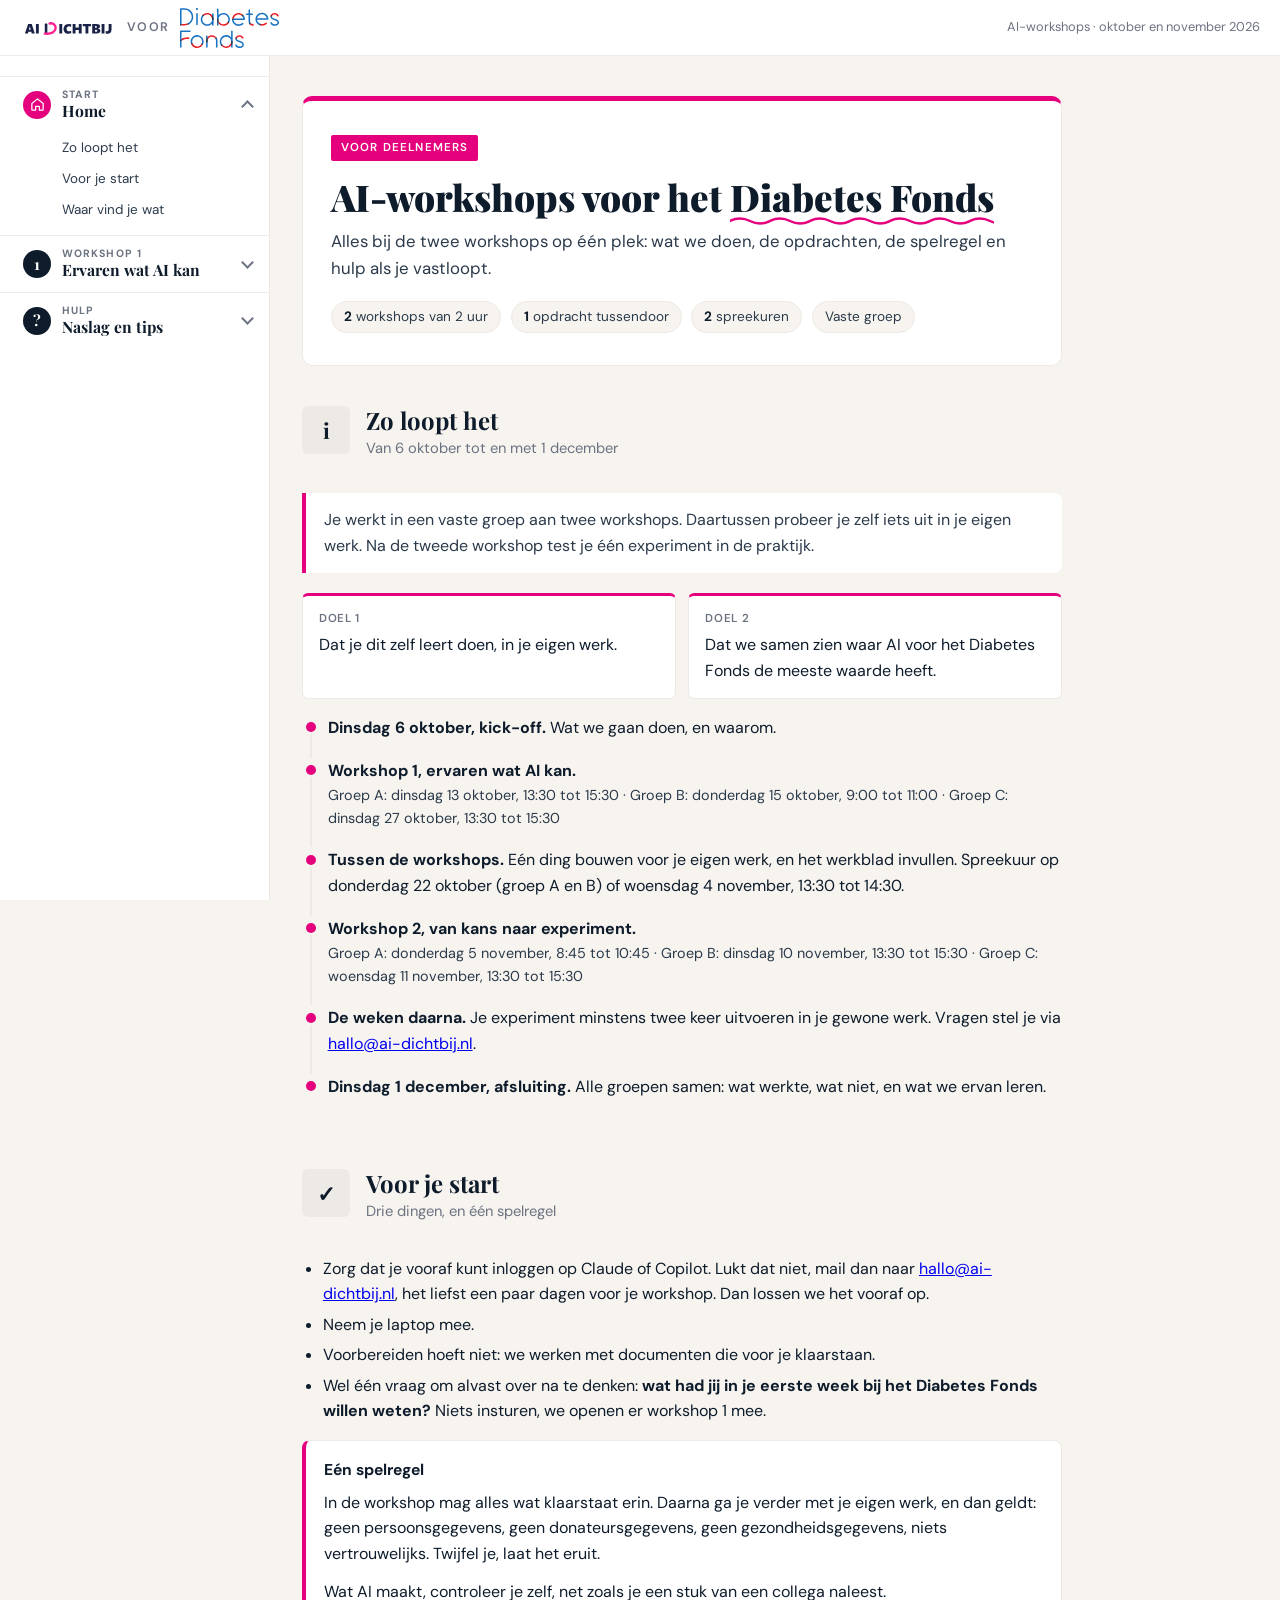
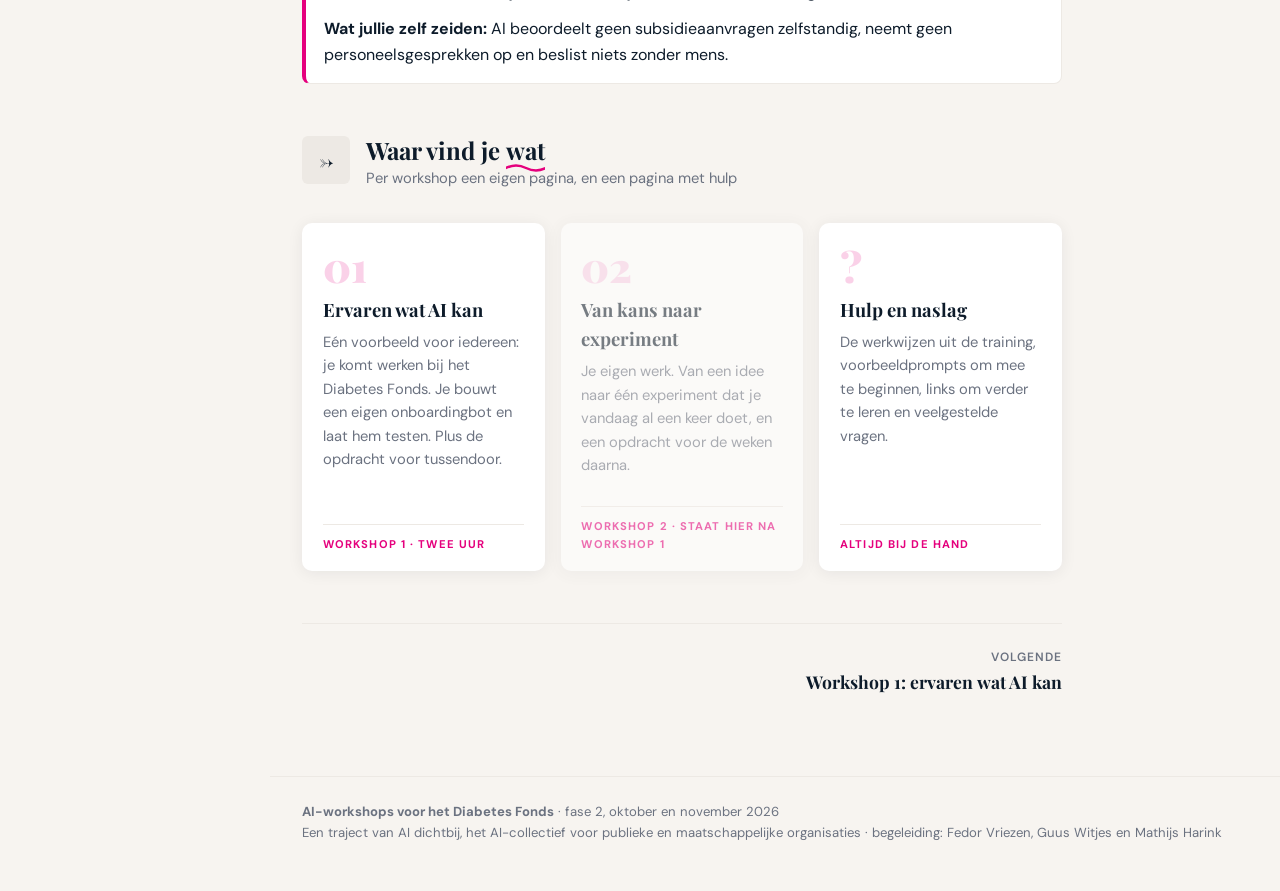
==== reader/index.html @ 29d02a2a "Review-site workshops Diabetes Fonds (9 okt) Co-Authored-By: Claude Opus 5.5 <noreply@anthropic.com>" ====
<!DOCTYPE html>
<html lang="nl">
<head>
  <meta charset="UTF-8">
  <meta name="viewport" content="width=device-width, initial-scale=1.0">
  <meta name="robots" content="noindex, nofollow">
  <title>Home · AI-workshops Diabetes Fonds</title>
  <meta name="description" content="Alles bij de AI-workshops van het Diabetes Fonds op één plek.">
  <link rel="preconnect" href="https://fonts.googleapis.com">
  <link rel="preconnect" href="https://fonts.gstatic.com" crossorigin>
  <link href="https://fonts.googleapis.com/css2?family=Playfair+Display:wght@400;700;900&family=DM+Sans:wght@300;400;500;600&display=swap" rel="stylesheet">
  <link rel="stylesheet" href="site.css">
</head>
<body>

  <header class="topbar">
    <a class="cobrand" href="index.html" aria-label="Naar de startpagina">
      <img class="topbar-logo" src="aidichtbij-logo.svg" alt="AI dichtbij">
      <span class="voor">voor</span>
      <img class="df-logo" src="diabetesfonds-logo.svg" alt="Diabetes Fonds">
    </a>
    <span class="topbar-meta">AI-workshops · oktober en november 2026</span>
    <button class="menu-toggle" id="menuToggle" aria-expanded="false" aria-controls="sidebar">Menu</button>
  </header>

  <nav class="sidebar" id="sidebar" aria-label="Inhoud">
    <div class="nav-group current" data-group>
      <div class="nav-main">
        <a class="nav-link head" href="index.html" aria-current="page"><span class="nav-num"><svg width="15" height="15" viewBox="0 0 24 24" fill="none" stroke="currentColor" stroke-width="2" stroke-linecap="round" stroke-linejoin="round" aria-hidden="true"><path d="M3 10.5 12 3l9 7.5V20a1 1 0 0 1-1 1h-5v-6h-6v6H4a1 1 0 0 1-1-1z"/></svg></span><span class="nav-text"><span class="nav-kicker">Start</span><span class="nav-title">Home</span></span></a>
        <button class="nav-caret" type="button" aria-expanded="false" aria-controls="nav-home" aria-label="Start: onderdelen tonen of verbergen"></button>
      </div>
      <div class="nav-sub" id="nav-home" hidden>
        <a class="nav-link sub" href="index.html#overzicht"><span class="sub-num"></span><span>Zo loopt het</span></a>
        <a class="nav-link sub" href="index.html#voorbereiding"><span class="sub-num"></span><span>Voor je start</span></a>
        <a class="nav-link sub" href="index.html#onderdelen"><span class="sub-num"></span><span>Waar vind je wat</span></a>
      </div>
    </div>
    <div class="nav-group" data-group>
      <div class="nav-main">
        <a class="nav-link head" href="workshop-1.html"><span class="nav-num">1</span><span class="nav-text"><span class="nav-kicker">Workshop 1</span><span class="nav-title">Ervaren wat AI kan</span></span></a>
        <button class="nav-caret" type="button" aria-expanded="false" aria-controls="nav-w1" aria-label="Workshop 1: onderdelen tonen of verbergen"></button>
      </div>
      <div class="nav-sub" id="nav-w1" hidden>
        <a class="nav-link sub chap" href="workshop-1.html#w1-stap-1"><span class="sub-num">1</span><span>Het voorbeeld</span></a>
        <a class="nav-link sub rd" href="workshop-1.html#w1-1-1"><span class="rd-num"><svg viewBox="0 0 24 24" fill="none" stroke="currentColor" stroke-width="2" stroke-linecap="round" stroke-linejoin="round" aria-hidden="true"><path d="M2 3h6a4 4 0 0 1 4 4v14a3 3 0 0 0-3-3H2z"/><path d="M22 3h-6a4 4 0 0 0-4 4v14a3 3 0 0 1 3-3h7z"/></svg>1.1</span><span>Het veld</span></a>
        <a class="nav-link sub chap" href="workshop-1.html#w1-stap-2"><span class="sub-num">2</span><span>Verschillende uitkomsten</span></a>
        <a class="nav-link sub rd" href="workshop-1.html#w1-2-1"><span class="rd-num"><svg viewBox="0 0 24 24" fill="none" stroke="currentColor" stroke-width="2" stroke-linecap="round" stroke-linejoin="round" aria-hidden="true"><path d="M2 3h6a4 4 0 0 1 4 4v14a3 3 0 0 0-3-3H2z"/><path d="M22 3h-6a4 4 0 0 0-4 4v14a3 3 0 0 1 3-3h7z"/></svg>2.1</span><span>De drie uitkomsten</span></a>
        <a class="nav-link sub rd" href="workshop-1.html#w1-2-2"><span class="rd-num"><svg viewBox="0 0 24 24" fill="none" stroke="currentColor" stroke-width="2" stroke-linecap="round" stroke-linejoin="round" aria-hidden="true"><path d="M2 3h6a4 4 0 0 1 4 4v14a3 3 0 0 0-3-3H2z"/><path d="M22 3h-6a4 4 0 0 0-4 4v14a3 3 0 0 1 3-3h7z"/></svg>2.2</span><span>Wat erachter zat</span></a>
        <a class="nav-link sub chap" href="workshop-1.html#w1-stap-3"><span class="sub-num">3</span><span>Je eigen onboardingbot</span></a>
        <a class="nav-link sub rd" href="workshop-1.html#w1-3-1"><span class="rd-num"><svg viewBox="0 0 24 24" fill="none" stroke="currentColor" stroke-width="2" stroke-linecap="round" stroke-linejoin="round" aria-hidden="true"><path d="M2 3h6a4 4 0 0 1 4 4v14a3 3 0 0 0-3-3H2z"/><path d="M22 3h-6a4 4 0 0 0-4 4v14a3 3 0 0 1 3-3h7z"/></svg>3.1</span><span>De vijf ingrediënten</span></a>
        <a class="nav-link sub rd" href="workshop-1.html#w1-3-2"><span class="rd-num"><svg viewBox="0 0 24 24" fill="none" stroke="currentColor" stroke-width="2" stroke-linecap="round" stroke-linejoin="round" aria-hidden="true"><path d="M2 3h6a4 4 0 0 1 4 4v14a3 3 0 0 0-3-3H2z"/><path d="M22 3h-6a4 4 0 0 0-4 4v14a3 3 0 0 1 3-3h7z"/></svg>3.2</span><span>Speel met de toon</span></a>
        <a class="nav-link sub rd" href="workshop-1.html#w1-3-3"><span class="rd-num"><svg viewBox="0 0 24 24" fill="none" stroke="currentColor" stroke-width="2" stroke-linecap="round" stroke-linejoin="round" aria-hidden="true"><path d="M2 3h6a4 4 0 0 1 4 4v14a3 3 0 0 0-3-3H2z"/><path d="M22 3h-6a4 4 0 0 0-4 4v14a3 3 0 0 1 3-3h7z"/></svg>3.3</span><span>Vastgelopen, of klaar?</span></a>
        <a class="nav-link sub chap" href="workshop-1.html#w1-stap-4"><span class="sub-num">4</span><span>Kritisch kijken</span></a>
        <a class="nav-link sub rd" href="workshop-1.html#w1-4-1"><span class="rd-num"><svg viewBox="0 0 24 24" fill="none" stroke="currentColor" stroke-width="2" stroke-linecap="round" stroke-linejoin="round" aria-hidden="true"><path d="M2 3h6a4 4 0 0 1 4 4v14a3 3 0 0 0-3-3H2z"/><path d="M22 3h-6a4 4 0 0 0-4 4v14a3 3 0 0 1 3-3h7z"/></svg>4.1</span><span>De testkaart</span></a>
        <a class="nav-link sub chap" href="workshop-1.html#w1-stap-5"><span class="sub-num">5</span><span>Zo kan het ook</span></a>
        <a class="nav-link sub rd" href="workshop-1.html#w1-5-1"><span class="rd-num"><svg viewBox="0 0 24 24" fill="none" stroke="currentColor" stroke-width="2" stroke-linecap="round" stroke-linejoin="round" aria-hidden="true"><path d="M2 3h6a4 4 0 0 1 4 4v14a3 3 0 0 0-3-3H2z"/><path d="M22 3h-6a4 4 0 0 0-4 4v14a3 3 0 0 1 3-3h7z"/></svg>5.1</span><span>Quiz en video</span></a>
        <a class="nav-link sub chap" href="workshop-1.html#w1-stap-6"><span class="sub-num">6</span><span>Terug naar je eigen werk</span></a>
        <a class="nav-link sub rd" href="workshop-1.html#w1-6-1"><span class="rd-num"><svg viewBox="0 0 24 24" fill="none" stroke="currentColor" stroke-width="2" stroke-linecap="round" stroke-linejoin="round" aria-hidden="true"><path d="M2 3h6a4 4 0 0 1 4 4v14a3 3 0 0 0-3-3H2z"/><path d="M22 3h-6a4 4 0 0 0-4 4v14a3 3 0 0 1 3-3h7z"/></svg>6.1</span><span>De signalen</span></a>
        <a class="nav-link sub rd" href="workshop-1.html#w1-6-2"><span class="rd-num"><svg viewBox="0 0 24 24" fill="none" stroke="currentColor" stroke-width="2" stroke-linecap="round" stroke-linejoin="round" aria-hidden="true"><path d="M2 3h6a4 4 0 0 1 4 4v14a3 3 0 0 0-3-3H2z"/><path d="M22 3h-6a4 4 0 0 0-4 4v14a3 3 0 0 1 3-3h7z"/></svg>6.2</span><span>Dit kwam van jullie</span></a>
        <a class="nav-link sub chap" href="workshop-1.html#tussendoor"><span class="sub-num">7</span><span>Tussen de workshops</span></a>
        <a class="nav-link sub rd" href="workshop-1.html#bouwopdracht"><span class="rd-num"><svg viewBox="0 0 24 24" fill="none" stroke="currentColor" stroke-width="2" stroke-linecap="round" stroke-linejoin="round" aria-hidden="true"><path d="M2 3h6a4 4 0 0 1 4 4v14a3 3 0 0 0-3-3H2z"/><path d="M22 3h-6a4 4 0 0 0-4 4v14a3 3 0 0 1 3-3h7z"/></svg>7.1</span><span>Bouw één ding</span></a>
        <a class="nav-link sub rd" href="workshop-1.html#werkblad"><span class="rd-num"><svg viewBox="0 0 24 24" fill="none" stroke="currentColor" stroke-width="2" stroke-linecap="round" stroke-linejoin="round" aria-hidden="true"><path d="M2 3h6a4 4 0 0 1 4 4v14a3 3 0 0 0-3-3H2z"/><path d="M22 3h-6a4 4 0 0 0-4 4v14a3 3 0 0 1 3-3h7z"/></svg>7.2</span><span>Het werkblad</span></a>
        <a class="nav-link sub rd" href="workshop-1.html#spreekuur"><span class="rd-num"><svg viewBox="0 0 24 24" fill="none" stroke="currentColor" stroke-width="2" stroke-linecap="round" stroke-linejoin="round" aria-hidden="true"><path d="M2 3h6a4 4 0 0 1 4 4v14a3 3 0 0 0-3-3H2z"/><path d="M22 3h-6a4 4 0 0 0-4 4v14a3 3 0 0 1 3-3h7z"/></svg>7.3</span><span>Het spreekuur</span></a>
      </div>
    </div>
    <div class="nav-group" data-group>
      <div class="nav-main">
        <a class="nav-link head" href="hulp.html"><span class="nav-num">?</span><span class="nav-text"><span class="nav-kicker">Hulp</span><span class="nav-title">Naslag en tips</span></span></a>
        <button class="nav-caret" type="button" aria-expanded="false" aria-controls="nav-hulp" aria-label="Hulp: onderdelen tonen of verbergen"></button>
      </div>
      <div class="nav-sub" id="nav-hulp" hidden>
        <a class="nav-link sub" href="hulp.html#werkwijzen"><span class="sub-num"></span><span>De werkwijzen uit de training</span></a>
        <a class="nav-link sub" href="hulp.html#instructie"><span class="sub-num"></span><span>Een goede instructie</span></a>
        <a class="nav-link sub" href="hulp.html#prompts"><span class="sub-num"></span><span>Voorbeeldprompts</span></a>
        <a class="nav-link sub" href="hulp.html#leren"><span class="sub-num"></span><span>Verder leren</span></a>
        <a class="nav-link sub" href="hulp.html#vragen"><span class="sub-num"></span><span>Veelgestelde vragen</span></a>
      </div>
    </div>
  </nav>

  <main class="main">

    <section class="hero">
      <span class="label-bar">Voor deelnemers</span>
      <h1>AI-workshops voor het <span class="wave">Diabetes Fonds</span></h1>
      <p class="hero-sub">Alles bij de twee workshops op één plek: wat we doen, de opdrachten, de spelregel en hulp als je vastloopt.</p>
      <div class="hero-facts">
        <span class="fact"><strong>2</strong> workshops van 2 uur</span>
        <span class="fact"><strong>1</strong> opdracht tussendoor</span>
        <span class="fact"><strong>2</strong> spreekuren</span>
        <span class="fact">Vaste groep</span>
      </div>
    </section>

    <section class="section" id="overzicht">
      <div class="section-head">
        <div class="badge soft">i</div>
        <div>
          <h2>Zo loopt het</h2>
          <p class="sub">Van 6 oktober tot en met 1 december</p>
        </div>
      </div>
      <p class="lead">Je werkt in een vaste groep aan twee workshops. Daartussen probeer je zelf iets uit in je eigen werk. Na de tweede workshop test je één experiment in de praktijk.</p>
      <div class="goals">
        <div class="goal"><div class="who">Doel 1</div>Dat je dit zelf leert doen, in je eigen werk.</div>
        <div class="goal"><div class="who">Doel 2</div>Dat we samen zien waar AI voor het Diabetes Fonds de meeste waarde heeft.</div>
      </div>
      <ul class="timeline">
        <li><span class="when">Dinsdag 6 oktober, kick-off.</span> Wat we gaan doen, en waarom.</li>
        <li><span class="when">Workshop 1, ervaren wat AI kan.</span>
          <div class="groups">Groep A: dinsdag 13 oktober, 13:30 tot 15:30 · Groep B: donderdag 15 oktober, 9:00 tot 11:00 · Groep C: dinsdag 27 oktober, 13:30 tot 15:30</div></li>
        <li><span class="when">Tussen de workshops.</span> Eén ding bouwen voor je eigen werk, en het werkblad invullen. Spreekuur op donderdag 22 oktober (groep A en B) of woensdag 4 november, 13:30 tot 14:30.</li>
        <li><span class="when">Workshop 2, van kans naar experiment.</span>
          <div class="groups">Groep A: donderdag 5 november, 8:45 tot 10:45 · Groep B: dinsdag 10 november, 13:30 tot 15:30 · Groep C: woensdag 11 november, 13:30 tot 15:30</div></li>
        <li><span class="when">De weken daarna.</span> Je experiment minstens twee keer uitvoeren in je gewone werk. Vragen stel je via <a href="mailto:hallo@ai-dichtbij.nl">hallo@ai-dichtbij.nl</a>.</li>
        <li><span class="when">Dinsdag 1 december, afsluiting.</span> Alle groepen samen: wat werkte, wat niet, en wat we ervan leren.</li>
      </ul>
    </section>

    <section class="section" id="voorbereiding">
      <div class="section-head">
        <div class="badge soft">✓</div>
        <div>
          <h2>Voor je start</h2>
          <p class="sub">Drie dingen, en één spelregel</p>
        </div>
      </div>
      <ul>
        <li>Zorg dat je vooraf kunt inloggen op Claude of Copilot. Lukt dat niet, mail dan naar <a href="mailto:hallo@ai-dichtbij.nl">hallo@ai-dichtbij.nl</a>, het liefst een paar dagen voor je workshop. Dan lossen we het vooraf op.</li>
        <li>Neem je laptop mee.</li>
        <li>Voorbereiden hoeft niet: we werken met documenten die voor je klaarstaan.</li>
        <li>Wel één vraag om alvast over na te denken: <strong>wat had jij in je eerste week bij het Diabetes Fonds willen weten?</strong> Niets insturen, we openen er workshop 1 mee.</li>
      </ul>
      <div class="rule-box">
        <h4>Eén spelregel</h4>
        <p>In de workshop mag alles wat klaarstaat erin. Daarna ga je verder met je eigen werk, en dan geldt: geen persoonsgegevens, geen donateursgegevens, geen gezondheidsgegevens, niets vertrouwelijks. Twijfel je, laat het eruit.</p>
        <p>Wat AI maakt, controleer je zelf, net zoals je een stuk van een collega naleest.</p>
        <p style="margin-bottom:0"><strong>Wat jullie zelf zeiden:</strong> AI beoordeelt geen subsidieaanvragen zelfstandig, neemt geen personeelsgesprekken op en beslist niets zonder mens.</p>
      </div>
    </section>

    <section class="section" id="onderdelen">
      <div class="section-head">
        <div class="badge soft">&#8594;</div>
        <div>
          <h2>Waar vind je <span class="wave">wat</span></h2>
          <p class="sub">Per workshop een eigen pagina, en een pagina met hulp</p>
        </div>
      </div>
      <div class="page-cards">
        <a class="page-card" href="workshop-1.html">
          <span class="big-num">01</span>
          <h3>Ervaren wat AI kan</h3>
          <p>Eén voorbeeld voor iedereen: je komt werken bij het Diabetes Fonds. Je bouwt een eigen onboardingbot en laat hem testen. Plus de opdracht voor tussendoor.</p>
          <span class="tag">Workshop 1 · twee uur</span>
        </a>
        <div class="page-card soon">
          <span class="big-num">02</span>
          <h3>Van kans naar experiment</h3>
          <p>Je eigen werk. Van een idee naar één experiment dat je vandaag al een keer doet, en een opdracht voor de weken daarna.</p>
          <span class="tag">Workshop 2 · staat hier na workshop 1</span>
        </div>
        <a class="page-card" href="hulp.html">
          <span class="big-num">?</span>
          <h3>Hulp en naslag</h3>
          <p>De werkwijzen uit de training, voorbeeldprompts om mee te beginnen, links om verder te leren en veelgestelde vragen.</p>
          <span class="tag">Altijd bij de hand</span>
        </a>
      </div>
    </section>


    <nav class="page-next" aria-label="Volgende pagina">
      <a class="next" href="workshop-1.html"><small>Volgende</small><strong>Workshop 1: ervaren wat AI kan</strong></a>
    </nav>

  </main>

  <footer>
    <strong>AI-workshops voor het Diabetes Fonds</strong> · fase 2, oktober en november 2026<br>
    Een traject van AI dichtbij, het AI-collectief voor publieke en maatschappelijke organisaties · begeleiding: Fedor Vriezen, Guus Witjes en Mathijs Harink
  </footer>

  <script src="site.js"></script>
</body>
</html>
---- reader/site.css ----
/* Huisstijl AI dichtbij (aidichtbij.nl): navy, roze, crème, Playfair Display en DM Sans */
:root {
  --ink: #0D1B2A;
  --ink-soft: #2b3a4a;
  --muted: #6B7280;
  --paper: #F7F4F0;
  --white: #ffffff;
  --rule: #EDE9E4;
  --accent: #E5007D;
  --accent-dark: #b80064;
  --accent-soft: #fdeaf4;
  --concept: #b45309;
  --concept-soft: #fef3c7;
  --postit-yellow: #EDE9E4;
  --postit-pink: #fdeaf4;
  --font: "DM Sans", system-ui, -apple-system, "Segoe UI", Arial, sans-serif;
  --serif: "Playfair Display", Georgia, serif;
  --mono: "Cascadia Mono", Consolas, "Courier New", monospace;
  --sidebar: 270px;
  --content: 760px;
  --topbar: 56px;
}

* { box-sizing: border-box; margin: 0; padding: 0; }
html { scroll-behavior: smooth; }
html, body { overflow-x: clip; }
body {
  font-family: var(--font);
  background: var(--paper);
  color: var(--ink);
  line-height: 1.6;
  font-size: 16px;
}

/* Top bar */
.topbar {
  background: var(--ink);
  color: var(--white);
  height: var(--topbar);
  padding: 0 1.25rem;
  display: flex;
  align-items: center;
  justify-content: space-between;
  position: sticky;
  top: 0;
  z-index: 100;
  gap: 1rem;
}
.topbar-brand { display: flex; align-items: center; gap: 0.75rem; min-width: 0; }
.topbar-logo { height: 26px; width: auto; display: block; filter: brightness(0) invert(1); }
h1, h2, h3 { font-family: var(--serif); font-weight: 700; }
.hero h1 { font-weight: 900; }
/* De golflijn van AI dichtbij, onder één woord */
.wave { display: inline-block; position: relative; }
.wave::after {
  content: "";
  position: absolute; left: 0; bottom: -8px;
  width: 100%; height: 10px;
  background-image: url("data:image/svg+xml,%3Csvg xmlns='http://www.w3.org/2000/svg' viewBox='0 0 40 10'%3E%3Cpath d='M0 5 Q10 0 20 5 T40 5' fill='none' stroke='%23E5007D' stroke-width='2.5' stroke-linecap='round'/%3E%3C/svg%3E");
  background-repeat: repeat-x;
  background-size: 40px 10px;
}
.brand-mark {
  background: var(--accent);
  color: var(--white);
  font-weight: 700;
  font-size: 0.8rem;
  letter-spacing: 0.06em;
  text-transform: uppercase;
  padding: 3px 8px;
  border-radius: 3px;
  white-space: nowrap;
}
.topbar-title { font-weight: 600; font-size: 0.95rem; white-space: nowrap; overflow: hidden; text-overflow: ellipsis; }
.topbar-meta { font-size: 0.8rem; color: #cbd2d9; white-space: nowrap; }
.menu-toggle {
  display: none;
  background: transparent;
  border: 1px solid #52606d;
  color: var(--white);
  border-radius: 6px;
  padding: 6px 12px;
  font: inherit;
  font-size: 0.85rem;
  cursor: pointer;
}

/* Layout */
.sidebar {
  position: fixed;
  top: var(--topbar);
  left: 0;
  width: var(--sidebar);
  height: calc(100vh - var(--topbar));
  overflow-y: auto;
  background: var(--white);
  border-right: 1px solid var(--rule);
  padding: 1.25rem 0 2rem;
  z-index: 50;
}
.nav-top, .nav-bottom { padding: 0 0 0.75rem; }
.nav-bottom { border-top: 1px solid var(--rule); padding-top: 0.75rem; margin-top: 0.5rem; }
.nav-group { border-top: 1px solid var(--rule); }
.nav-link {
  display: block;
  padding: 0.4rem 1.25rem;
  color: var(--ink);
  text-decoration: none;
  font-size: 0.88rem;
  border-left: 3px solid transparent;
}
.nav-link:hover { background: var(--paper); }
.nav-link.top { font-weight: 500; }
.nav-main { display: flex; align-items: stretch; }
.nav-link.head { flex: 1; display: flex; align-items: center; gap: 0.7rem; padding: 0.75rem 0.5rem 0.75rem 1.25rem; }
.nav-num {
  flex: none; width: 28px; height: 28px; border-radius: 50%;
  display: inline-flex; align-items: center; justify-content: center;
  background: var(--ink); color: var(--white);
  font-family: var(--serif); font-weight: 700; font-size: 0.95rem;
}
.nav-text { display: flex; flex-direction: column; line-height: 1.2; }
.nav-kicker { font-size: 0.66rem; font-weight: 700; letter-spacing: 0.1em; text-transform: uppercase; color: var(--muted); }
.nav-title { font-family: var(--serif); font-weight: 700; font-size: 0.98rem; color: var(--ink); }
.nav-caret {
  flex: none; width: 44px; border: 0; background: none; cursor: pointer; color: var(--muted);
  display: inline-flex; align-items: center; justify-content: center;
}
.nav-caret::before {
  content: ""; width: 7px; height: 7px;
  border-right: 2px solid currentColor; border-bottom: 2px solid currentColor;
  transform: rotate(45deg); margin-top: -4px; transition: transform 0.15s ease;
}
.nav-caret[aria-expanded="true"]::before { transform: rotate(-135deg); margin-top: 3px; }
.nav-caret:hover { color: var(--ink); background: var(--paper); }
.nav-sub { padding: 0 0 0.6rem; }
/* Raster: nummer midden onder het rondje van de kop, tekst op dezelfde lijn als de koptitel */
.nav-link.sub { display: flex; gap: 0.7rem; padding: 0.3rem 1.25rem 0.3rem 1.25rem; font-size: 0.84rem; color: var(--ink-soft); }
.sub-num { flex: none; width: 28px; text-align: center; color: var(--muted); font-variant-numeric: tabular-nums; }
.nav-link.active { border-left-color: var(--accent); color: var(--accent-dark); font-weight: 600; background: var(--accent-soft); }
.nav-link.active .sub-num { color: var(--accent); }
.nav-group.current .nav-num { background: var(--accent); }

.main {
  margin-left: var(--sidebar);
  padding: 2.5rem 2rem 5rem;
  max-width: calc(var(--content) + 4rem);
}

/* Hero */
.hero {
  background: var(--white);
  border: 1px solid var(--rule);
  border-top: 5px solid var(--accent);
  border-radius: 10px;
  padding: 2rem 1.75rem;
  margin-bottom: 2.5rem;
}
.hero-tag {
  display: inline-block;
  font-size: 0.72rem;
  font-weight: 700;
  letter-spacing: 0.08em;
  text-transform: uppercase;
  color: var(--accent-dark);
  background: var(--accent-soft);
  padding: 3px 10px;
  border-radius: 3px;
  margin-bottom: 0.75rem;
}
.hero h1 { font-size: 2rem; line-height: 1.15; margin-bottom: 0.5rem; }
.hero-sub { color: var(--ink-soft); font-size: 1.05rem; margin-bottom: 1.25rem; }
.hero-facts { display: flex; flex-wrap: wrap; gap: 0.6rem; }
.fact {
  background: var(--paper);
  border: 1px solid var(--rule);
  border-radius: 999px;
  padding: 4px 12px;
  font-size: 0.85rem;
  color: var(--ink-soft);
}
.fact strong { color: var(--ink); }

/* Sections */
.section { margin-bottom: 3.25rem; scroll-margin-top: calc(var(--topbar) + 16px); }
.section-head { display: flex; gap: 1rem; align-items: flex-start; margin-bottom: 1.25rem; }
.badge {
  width: 48px; height: 48px;
  border-radius: 6px;
  background: var(--ink);
  font-family: var(--serif);
  color: var(--white);
  display: flex; align-items: center; justify-content: center;
  font-weight: 700; font-size: 1.35rem;
  flex-shrink: 0;
}
.badge.soft { background: var(--rule); color: var(--ink); }
.section-head h2 { font-size: 1.5rem; line-height: 1.2; }
.section-head .sub { color: var(--muted); font-size: 0.92rem; margin-top: 2px; }
.tag-concept {
  display: inline-block;
  font-size: 0.7rem;
  font-weight: 700;
  letter-spacing: 0.06em;
  text-transform: uppercase;
  color: var(--concept);
  background: var(--concept-soft);
  padding: 2px 8px;
  border-radius: 3px;
  margin-left: 0.4rem;
  vertical-align: middle;
}

.step { scroll-margin-top: calc(var(--topbar) + 16px); margin: 2rem 0 0; }
.step-head { display: flex; align-items: baseline; justify-content: space-between; gap: 1rem; border-bottom: 1px solid var(--rule); padding-bottom: 0.4rem; margin-bottom: 0.85rem; }
.step-head h3 { font-size: 1.12rem; }
.step-time { font-size: 0.8rem; color: var(--muted); white-space: nowrap; }

h4 { font-size: 0.98rem; margin: 1.25rem 0 0.5rem; }
p { margin-bottom: 0.75rem; }
ul, ol { padding-left: 1.3rem; margin-bottom: 0.9rem; }
li { margin-bottom: 0.3rem; }

.lead {
  background: var(--white);
  border-left: 4px solid var(--accent);
  border-radius: 0 8px 8px 0;
  padding: 0.9rem 1.1rem;
  margin-bottom: 1.25rem;
  color: var(--ink-soft);
}
.note {
  background: var(--white);
  border: 1px solid var(--rule);
  border-radius: 8px;
  padding: 0.9rem 1.1rem;
  margin: 0.9rem 0;
  font-size: 0.93rem;
}
.note strong:first-child { display: block; margin-bottom: 0.25rem; }
.rule-box {
  background: var(--white);
  border: 1px solid var(--rule);
  border-left: 4px solid var(--accent);
  border-radius: 8px;
  padding: 1rem 1.15rem;
  margin: 1rem 0;
}
.rule-box h4 { margin-top: 0; color: var(--ink); }
.postit.pink { border: 1px solid var(--accent); }
.criteria { display: grid; grid-template-columns: repeat(auto-fit, minmax(160px, 1fr)); gap: 0.7rem; margin: 0.9rem 0; }
.criterion { background: var(--white); border: 1px solid var(--rule); border-radius: 6px; padding: 0.8rem 0.9rem; font-size: 0.92rem; }
.dots { display: inline-flex; gap: 5px; vertical-align: middle; margin-right: 0.4rem; }
.dot { width: 12px; height: 12px; border-radius: 50%; display: inline-block; }
.dot.green { background: #2e9e5b; }
.dot.red { background: #d93a3a; }
.goals { display: grid; grid-template-columns: repeat(auto-fit, minmax(240px, 1fr)); gap: 0.8rem; margin: 1rem 0; }
.goal { background: var(--white); border: 1px solid var(--rule); border-top: 3px solid var(--accent); border-radius: 6px; padding: 0.9rem 1rem; }
.goal .who { font-size: 0.72rem; font-weight: 600; letter-spacing: 0.06em; text-transform: uppercase; color: var(--muted); margin-bottom: 0.25rem; }
.takeaway {
  font-size: 1.05rem;
  font-weight: 600;
  text-align: center;
  padding: 1rem;
  margin: 1.1rem 0;
  border-top: 1px solid var(--rule);
  border-bottom: 1px solid var(--rule);
}
.ph { background: var(--concept-soft); color: var(--concept); padding: 0 4px; border-radius: 3px; font-size: 0.92em; }

/* Timeline */
.timeline { list-style: none; padding: 0; position: relative; margin: 0.5rem 0 0; }
.timeline li { position: relative; padding: 0 0 1.1rem 1.6rem; margin: 0; }
.timeline li::before {
  content: "";
  position: absolute; left: 4px; top: 0.45rem;
  width: 10px; height: 10px; border-radius: 50%;
  background: var(--accent);
}
.timeline li::after {
  content: "";
  position: absolute; left: 8px; top: 1.2rem; bottom: 0;
  width: 2px; background: var(--rule);
}
.timeline li:last-child::after { display: none; }
.timeline .when { font-weight: 700; }
.timeline .groups { font-size: 0.9rem; color: var(--ink-soft); }

/* Post-it cards */
.postits { display: grid; grid-template-columns: repeat(auto-fit, minmax(220px, 1fr)); gap: 0.9rem; margin: 1rem 0; }
.postit { border-radius: 4px; padding: 1rem; box-shadow: 0 2px 6px rgba(0,0,0,0.08); }
.postit.yellow { background: var(--postit-yellow); }
.postit.pink { background: var(--postit-pink); }
.postit .who { font-size: 0.75rem; font-weight: 700; letter-spacing: 0.06em; text-transform: uppercase; margin-bottom: 0.3rem; }

/* Ingredients */
.ingredients { list-style: none; padding: 0; counter-reset: ing; background: var(--white); border: 1px solid var(--rule); border-radius: 8px; overflow: hidden; margin: 0.9rem 0; }
.ingredients li { counter-increment: ing; display: grid; grid-template-columns: 2.2rem 1fr; gap: 0.4rem; padding: 0.7rem 1rem 0.7rem 0.8rem; border-bottom: 1px solid var(--rule); margin: 0; }
.ingredients li:last-child { border-bottom: 0; }
.ingredients li::before { content: counter(ing); font-weight: 700; color: var(--accent-dark); }
.ingredients .q { font-weight: 600; display: block; }
.ingredients .a { color: var(--ink-soft); font-size: 0.92rem; }

/* Code / prompt blocks */
.prompt {
  position: relative;
  background: var(--ink);
  color: #f5f7fa;
  border-radius: 8px;
  margin: 0.8rem 0 1rem;
}
.prompt pre {
  font-family: var(--mono);
  font-size: 0.86rem;
  line-height: 1.55;
  white-space: pre-wrap;
  word-wrap: break-word;
  padding: 1rem 1.1rem;
  padding-right: 5.5rem;
}
.copy-btn {
  position: absolute; top: 0.55rem; right: 0.55rem;
  background: #3e4c59; color: var(--white);
  border: 0; border-radius: 5px;
  font: inherit; font-size: 0.78rem;
  padding: 4px 10px; cursor: pointer;
}
.copy-btn:hover { background: var(--accent); }
.copy-btn.done { background: var(--accent); }

/* Details */
details.fold {
  background: var(--white);
  border: 1px solid var(--rule);
  border-radius: 8px;
  margin: 0.8rem 0;
  overflow: hidden;
}
details.fold > summary {
  list-style: none;
  cursor: pointer;
  padding: 0.8rem 1.05rem;
  font-weight: 600;
  display: flex; align-items: center; justify-content: space-between; gap: 1rem;
}
details.fold > summary::-webkit-details-marker { display: none; }
details.fold > summary::after { content: "+"; font-size: 1.2rem; color: var(--muted); line-height: 1; }
details.fold[open] > summary::after { content: "\2212"; }
details.fold > summary .hint { font-weight: 400; font-size: 0.82rem; color: var(--muted); margin-left: 0.4rem; }
details.fold.reserve { border-color: var(--rule); }
details.fold.reserve > summary { background: var(--rule); }
.fold-body { padding: 0.2rem 1.05rem 1rem; border-top: 1px solid var(--rule); }
.fold-body > :first-child { margin-top: 0.8rem; }

/* Tables */
.table-wrap { overflow-x: auto; margin: 0.8rem 0 1rem; }
table { width: 100%; border-collapse: collapse; background: var(--white); font-size: 0.9rem; }
th, td { text-align: left; vertical-align: top; padding: 0.55rem 0.7rem; border: 1px solid var(--rule); }
th { background: var(--paper); font-weight: 600; }

.sentence {
  background: var(--white);
  border: 2px dashed var(--accent);
  border-radius: 8px;
  padding: 1rem 1.15rem;
  font-size: 1.02rem;
  margin: 0.9rem 0;
}

.rounds { display: grid; gap: 0.8rem; margin: 0.9rem 0; }
.round { background: var(--white); border: 1px solid var(--rule); border-radius: 8px; padding: 0.9rem 1.05rem; }
.round h4 { margin-top: 0; }
.round .num { color: var(--accent-dark); }

footer {
  margin-left: var(--sidebar);
  padding: 1.5rem 2rem 3rem;
  color: var(--muted);
  font-size: 0.82rem;
  border-top: 1px solid var(--rule);
}

@media (max-width: 900px) {
  .menu-toggle { display: inline-block; }
  .topbar-meta { display: none; }
  .sidebar { transform: translateX(-100%); transition: transform 0.2s ease; box-shadow: 4px 0 16px rgba(0,0,0,0.1); }
  .sidebar.open { transform: translateX(0); }
  .main, footer { margin-left: 0; }
  .main { padding: 1.5rem 16px 4rem; }
  footer { padding: 1.25rem 16px 2.5rem; }
  .hero { padding: 1.5rem 1.1rem; }
  .hero h1 { font-size: 1.6rem; }
  .section-head h2 { font-size: 1.3rem; }
  .badge { width: 40px; height: 40px; font-size: 1.1rem; }
}
.fold-body.uitkomst { max-height: 70vh; overflow-y: auto; }
.fold-body.uitkomst table { border-collapse: collapse; width: 100%; font-size: .9em; margin: .75rem 0; }
.fold-body.uitkomst th, .fold-body.uitkomst td { border: 1px solid rgba(0,0,0,.12); padding: .35rem .5rem; text-align: left; vertical-align: top; }

/* ---------- Minisite ---------- */
.topbar { background: var(--white); color: var(--ink); border-bottom: 1px solid var(--rule); }
.topbar-logo { filter: none; height: 24px; }
.cobrand { display: flex; align-items: center; gap: 0.7rem; min-width: 0; text-decoration: none; color: var(--muted); }
.cobrand .voor { font-size: 0.78rem; text-transform: uppercase; letter-spacing: 0.1em; font-weight: 600; }
.cobrand .df-logo { height: 40px; width: auto; display: block; }
.topbar-meta { color: var(--muted); }
.menu-toggle { color: var(--ink); border-color: var(--rule); }

.label-bar {
  display: inline-block; background: var(--accent); color: var(--white);
  font-size: 0.72rem; font-weight: 600; letter-spacing: 0.1em; text-transform: uppercase;
  padding: 4px 10px; border-radius: 2px; margin-bottom: 0.9rem;
}
.hero h1 { font-size: 2.3rem; line-height: 1.15; margin-bottom: 0.6rem; }
.hero .groups-line { color: var(--muted); font-size: 0.88rem; margin-top: 0.9rem; }

.page-cards { display: grid; grid-template-columns: repeat(auto-fit, minmax(210px, 1fr)); gap: 1rem; margin-top: 1rem; }
.page-card {
  display: flex; flex-direction: column; background: var(--white); border-radius: 10px;
  box-shadow: 0 2px 16px rgba(13, 27, 42, .07); padding: 1.4rem 1.3rem 1.1rem;
  text-decoration: none; color: var(--ink); transition: transform .15s ease, box-shadow .15s ease;
}
.page-card:hover { transform: translateY(-2px); box-shadow: 0 8px 32px rgba(13, 27, 42, .10); }
.page-card .big-num { font-family: var(--serif); font-weight: 900; font-size: 2.6rem; line-height: 1; color: rgba(229, 0, 125, .18); }
.page-card h3 { font-size: 1.15rem; margin: 0.5rem 0 0.4rem; }
.page-card p { color: var(--muted); font-size: 0.92rem; flex: 1; }
.page-card .tag {
  margin-top: 1rem; padding-top: 0.7rem; border-top: 1px solid var(--rule);
  color: var(--accent); font-size: 0.7rem; font-weight: 700; letter-spacing: 0.1em; text-transform: uppercase;
}

.frameworks { display: grid; grid-template-columns: repeat(auto-fit, minmax(300px, 1fr)); gap: 1rem; margin-top: 1rem; }
.framework { background: var(--white); border-radius: 8px; border-left: 4px solid var(--accent); box-shadow: 0 2px 16px rgba(13, 27, 42, .07); padding: 1.1rem 1.2rem; }
.framework h3 { font-size: 1.05rem; margin-bottom: 0.35rem; }
.framework p, .framework li { font-size: 0.92rem; }
.framework ul, .framework ol { margin: 0.4rem 0 0.4rem 1.2rem; }
.framework .from { margin-top: 0.6rem; font-size: 0.72rem; font-weight: 700; letter-spacing: 0.08em; text-transform: uppercase; color: var(--muted); }
.framework .from a { color: var(--accent); text-decoration: none; }

.prompt-card { margin: 1.4rem 0 0; }
.prompt-card h3 { font-size: 1.05rem; margin-bottom: 0.2rem; }
.prompt-card .when { color: var(--muted); font-size: 0.9rem; margin-bottom: 0.3rem; }

.links { display: grid; grid-template-columns: repeat(auto-fit, minmax(300px, 1fr)); gap: 1rem; margin-top: 1rem; }
.link-col { background: var(--white); border-radius: 8px; box-shadow: 0 2px 16px rgba(13, 27, 42, .07); padding: 1.1rem 1.2rem; }
.link-col h3 { font-size: 1.1rem; margin-bottom: 0.5rem; }
.link-col a.lnk { display: block; padding: 0.6rem 0; border-top: 1px solid var(--rule); text-decoration: none; color: var(--ink); }
.link-col a.lnk:first-of-type { border-top: 0; }
.link-col a.lnk strong { display: block; color: var(--ink); }
.link-col a.lnk span { color: var(--muted); font-size: 0.88rem; }
.link-col a.lnk:hover strong { color: var(--accent); }
.link-col .lang { font-size: 0.68rem; font-weight: 700; letter-spacing: 0.08em; color: var(--muted); border: 1px solid var(--rule); border-radius: 2px; padding: 0 4px; margin-left: 0.3rem; vertical-align: middle; }

.page-next { display: flex; justify-content: space-between; gap: 1rem; margin-top: 3rem; padding-top: 1.5rem; border-top: 1px solid var(--rule); }
.page-next a { text-decoration: none; color: var(--ink); }
.page-next small { display: block; color: var(--muted); font-size: 0.75rem; text-transform: uppercase; letter-spacing: 0.08em; font-weight: 600; }
.page-next strong { font-family: var(--serif); font-size: 1.1rem; }
.page-next a:hover strong { color: var(--accent); }
.page-next .next { text-align: right; margin-left: auto; }

.hulp-link { display: flex; gap: 0.8rem; align-items: center; background: var(--white); border: 1px solid var(--rule); border-left: 4px solid var(--accent); border-radius: 8px; padding: 0.8rem 1rem; margin: 1rem 0; text-decoration: none; color: var(--ink); }
.hulp-link:hover strong { color: var(--accent); }
.hulp-link span { color: var(--muted); font-size: 0.9rem; }
/* Hulplinks: hetzelfde "?"-rondje als Hulp in het menu */
.hulp-link::before {
  content: "?"; flex: none; width: 28px; height: 28px; border-radius: 50%;
  display: inline-flex; align-items: center; justify-content: center;
  background: var(--ink); color: var(--white);
  font-family: var(--serif); font-weight: 700; font-size: 0.95rem;
}
.hulp-link::after { content: "\2192"; flex: none; margin-left: auto; padding-left: 0.5rem; color: var(--muted); font-size: 1.1rem; }
.hulp-link:hover::before { background: var(--accent); }
.hulp-link:hover::after { color: var(--accent); }
.main p a[href^="hulp.html"]::before {
  content: "?"; display: inline-flex; align-items: center; justify-content: center;
  width: 1.05em; height: 1.05em; margin-right: 0.3em; border-radius: 50%;
  background: var(--ink); color: var(--white);
  font-family: var(--serif); font-weight: 700; font-size: 0.8em; line-height: 1;
  vertical-align: 0.1em; text-decoration: none;
}
.main p a[href^="hulp.html"]:hover::before { background: var(--accent); }

@media (max-width: 900px) {
  .hero h1 { font-size: 1.7rem; }
  .cobrand .df-logo { height: 28px; }
  .cobrand .voor { display: none; }
}

/* Reader-nummers: zelfde icoon en nummer als op de slides */
.rnum {
  display: inline-flex; align-items: center; gap: 0.3rem;
  background: var(--accent); color: var(--white);
  border-radius: 999px; padding: 0.12rem 0.6rem 0.12rem 0.5rem;
  font-family: var(--font); font-size: 0.8rem; font-weight: 700; line-height: 1.4;
  font-variant-numeric: tabular-nums; white-space: nowrap; vertical-align: middle;
}
.rnum svg { width: 14px; height: 14px; flex: none; }
.rmark {
  display: flex; align-items: center; gap: 0.6rem;
  margin: 1.6rem 0 0.6rem;
  font-family: var(--serif); font-weight: 700; font-size: 1.05rem;
  scroll-margin-top: calc(var(--topbar) + 16px);
}
details[id] { scroll-margin-top: calc(var(--topbar) + 16px); }
details.fold > summary .rnum, .step-head h3 .rnum { margin-right: 0.55rem; }
.reader-hint { font-size: 0.9rem; color: var(--ink-soft); margin-bottom: 0.75rem; }
.reader-hint .rnum { margin-right: 0.35rem; }
.nav-link.sub.rd { padding-top: 0.18rem; padding-bottom: 0.18rem; padding-left: calc(1.25rem + 28px + 0.7rem); gap: 0.5rem; font-size: 0.8rem; color: var(--muted); }
.rd-num {
  flex: none; display: inline-flex; align-items: center; gap: 0.25rem; min-width: 2.7rem;
  color: var(--accent-dark); font-weight: 700; font-variant-numeric: tabular-nums;
}
.rd-num svg { width: 12px; height: 12px; flex: none; }
.nav-link.rd:hover { color: var(--ink); }
/* Hoofdstukken in het menu sterker dan de readernummers eronder */
.nav-link.sub.chap { margin-top: 0.45rem; font-size: 0.88rem; font-weight: 700; color: var(--ink); }
.nav-sub > .nav-link.sub.chap:first-child { margin-top: 0; }
.nav-link.sub.chap .sub-num { color: var(--ink); font-weight: 700; }
.nav-link.sub.chap.active .sub-num { color: var(--accent); }
.nav-link.sub.rd { font-weight: 400; }
.rd-num { font-weight: 600; }
.rd-num svg { opacity: 0.5; }
.round[id] { scroll-margin-top: calc(var(--topbar) + 16px); }
.round h4 .rnum { margin-right: 0.5rem; }

/* Slides-knop bovenaan het workshopblok */
.hero-top { display: flex; flex-wrap: wrap; align-items: center; justify-content: space-between; gap: 0.6rem 1rem; margin-bottom: 0.9rem; }
.hero-top .label-bar { margin-bottom: 0; }
.slides-btn {
  display: inline-flex; align-items: center; gap: 0.45rem;
  background: var(--ink); color: var(--white); text-decoration: none;
  font-size: 0.9rem; font-weight: 600; padding: 0.5rem 0.95rem; border-radius: 999px;
  transition: background 0.15s ease;
}
.slides-btn svg { width: 1.05rem; height: 1.05rem; }
.slides-btn:hover, .slides-btn:focus-visible { background: var(--accent); color: var(--white); }

/* Workshop 2 staat nog niet online */
.page-card.soon { opacity: .55; cursor: default; }
.page-card.soon:hover { transform: none; box-shadow: none; }

/* Ideeën van deelnemers (W1 6.2) */
.idea-cards { display: grid; grid-template-columns: repeat(auto-fit, minmax(210px, 1fr)); gap: 0.8rem; margin: 0.8rem 0 1rem; }
.idea-card { border: 1px solid var(--rule); border-radius: 12px; padding: 0.9rem 1rem; background: #fff; }
.idea-card h4 { font-size: 0.98rem; margin: 0 0 0.4rem; }
.idea-card ul { margin: 0; padding-left: 1.1rem; }
.idea-card li { font-size: 0.9rem; margin: 0.2rem 0; }
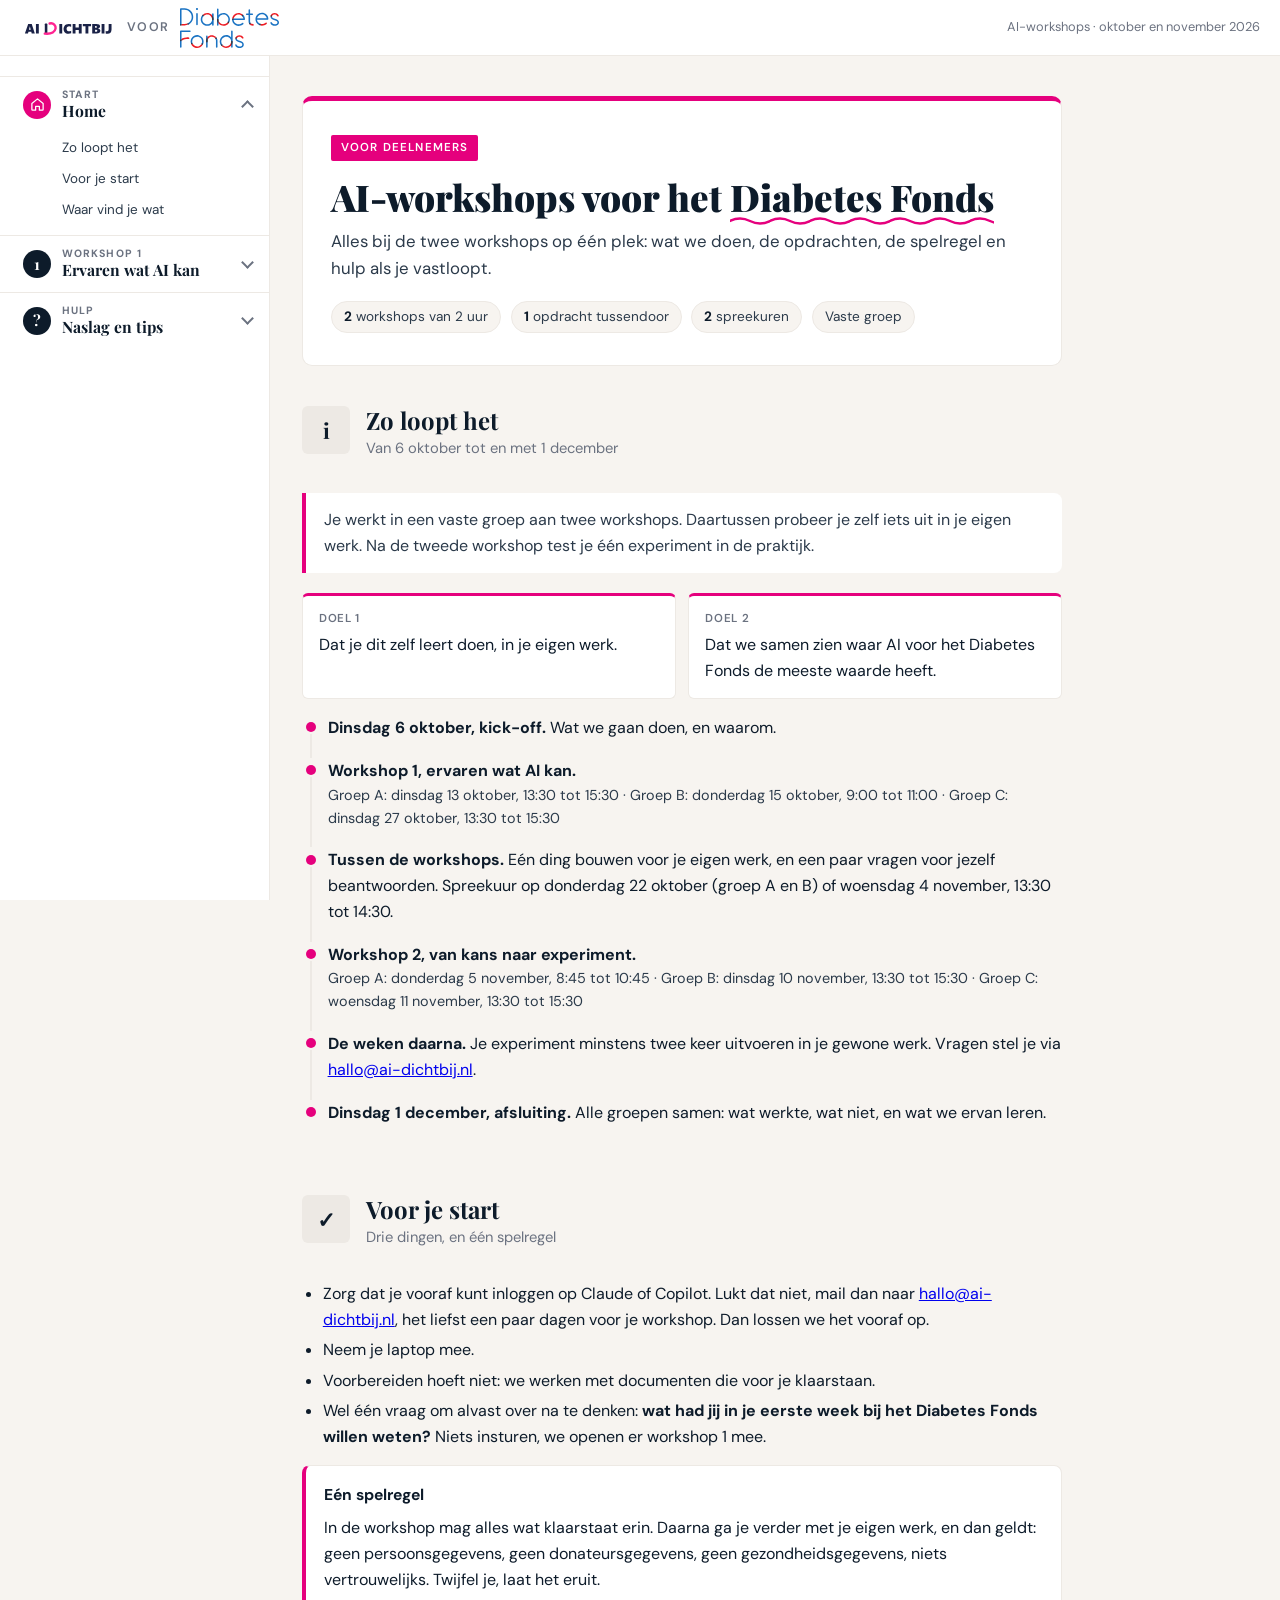
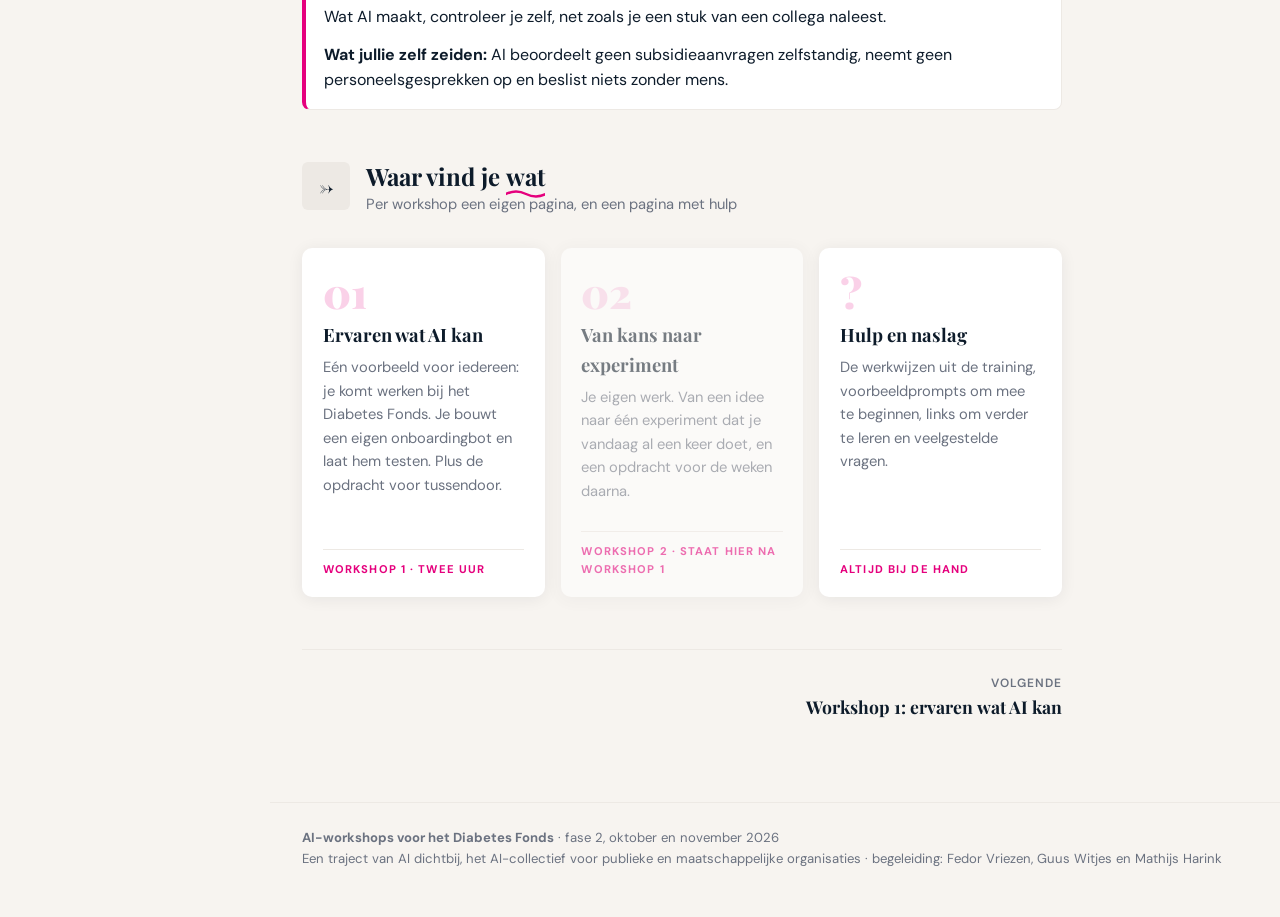
==== commit 916d1db5: "Reader workshop 1 bijgewerkt na doorloop met Mathijs (9 okt) Co-Authored-By: Claude Opus 5.5 <norepl" ====
--- a/reader/index.html
+++ b/reader/index.html
@@ -42,13 +42,13 @@
       </div>
       <div class="nav-sub" id="nav-w1" hidden>
         <a class="nav-link sub chap" href="workshop-1.html#w1-stap-1"><span class="sub-num">1</span><span>Het voorbeeld</span></a>
-        <a class="nav-link sub rd" href="workshop-1.html#w1-1-1"><span class="rd-num"><svg viewBox="0 0 24 24" fill="none" stroke="currentColor" stroke-width="2" stroke-linecap="round" stroke-linejoin="round" aria-hidden="true"><path d="M2 3h6a4 4 0 0 1 4 4v14a3 3 0 0 0-3-3H2z"/><path d="M22 3h-6a4 4 0 0 0-4 4v14a3 3 0 0 1 3-3h7z"/></svg>1.1</span><span>Het veld</span></a>
         <a class="nav-link sub chap" href="workshop-1.html#w1-stap-2"><span class="sub-num">2</span><span>Verschillende uitkomsten</span></a>
         <a class="nav-link sub rd" href="workshop-1.html#w1-2-1"><span class="rd-num"><svg viewBox="0 0 24 24" fill="none" stroke="currentColor" stroke-width="2" stroke-linecap="round" stroke-linejoin="round" aria-hidden="true"><path d="M2 3h6a4 4 0 0 1 4 4v14a3 3 0 0 0-3-3H2z"/><path d="M22 3h-6a4 4 0 0 0-4 4v14a3 3 0 0 1 3-3h7z"/></svg>2.1</span><span>De drie uitkomsten</span></a>
         <a class="nav-link sub rd" href="workshop-1.html#w1-2-2"><span class="rd-num"><svg viewBox="0 0 24 24" fill="none" stroke="currentColor" stroke-width="2" stroke-linecap="round" stroke-linejoin="round" aria-hidden="true"><path d="M2 3h6a4 4 0 0 1 4 4v14a3 3 0 0 0-3-3H2z"/><path d="M22 3h-6a4 4 0 0 0-4 4v14a3 3 0 0 1 3-3h7z"/></svg>2.2</span><span>Wat erachter zat</span></a>
+        <a class="nav-link sub rd" href="workshop-1.html#w1-2-3"><span class="rd-num"><svg viewBox="0 0 24 24" fill="none" stroke="currentColor" stroke-width="2" stroke-linecap="round" stroke-linejoin="round" aria-hidden="true"><path d="M2 3h6a4 4 0 0 1 4 4v14a3 3 0 0 0-3-3H2z"/><path d="M22 3h-6a4 4 0 0 0-4 4v14a3 3 0 0 1 3-3h7z"/></svg>2.3</span><span>Nu zelf, voor je eigen rol</span></a>
         <a class="nav-link sub chap" href="workshop-1.html#w1-stap-3"><span class="sub-num">3</span><span>Je eigen onboardingbot</span></a>
         <a class="nav-link sub rd" href="workshop-1.html#w1-3-1"><span class="rd-num"><svg viewBox="0 0 24 24" fill="none" stroke="currentColor" stroke-width="2" stroke-linecap="round" stroke-linejoin="round" aria-hidden="true"><path d="M2 3h6a4 4 0 0 1 4 4v14a3 3 0 0 0-3-3H2z"/><path d="M22 3h-6a4 4 0 0 0-4 4v14a3 3 0 0 1 3-3h7z"/></svg>3.1</span><span>De vijf ingrediënten</span></a>
-        <a class="nav-link sub rd" href="workshop-1.html#w1-3-2"><span class="rd-num"><svg viewBox="0 0 24 24" fill="none" stroke="currentColor" stroke-width="2" stroke-linecap="round" stroke-linejoin="round" aria-hidden="true"><path d="M2 3h6a4 4 0 0 1 4 4v14a3 3 0 0 0-3-3H2z"/><path d="M22 3h-6a4 4 0 0 0-4 4v14a3 3 0 0 1 3-3h7z"/></svg>3.2</span><span>Speel met de toon</span></a>
+        <a class="nav-link sub rd" href="workshop-1.html#w1-3-2"><span class="rd-num"><svg viewBox="0 0 24 24" fill="none" stroke="currentColor" stroke-width="2" stroke-linecap="round" stroke-linejoin="round" aria-hidden="true"><path d="M2 3h6a4 4 0 0 1 4 4v14a3 3 0 0 0-3-3H2z"/><path d="M22 3h-6a4 4 0 0 0-4 4v14a3 3 0 0 1 3-3h7z"/></svg>3.2</span><span>Stel je bot vragen</span></a>
         <a class="nav-link sub rd" href="workshop-1.html#w1-3-3"><span class="rd-num"><svg viewBox="0 0 24 24" fill="none" stroke="currentColor" stroke-width="2" stroke-linecap="round" stroke-linejoin="round" aria-hidden="true"><path d="M2 3h6a4 4 0 0 1 4 4v14a3 3 0 0 0-3-3H2z"/><path d="M22 3h-6a4 4 0 0 0-4 4v14a3 3 0 0 1 3-3h7z"/></svg>3.3</span><span>Vastgelopen, of klaar?</span></a>
         <a class="nav-link sub chap" href="workshop-1.html#w1-stap-4"><span class="sub-num">4</span><span>Kritisch kijken</span></a>
         <a class="nav-link sub rd" href="workshop-1.html#w1-4-1"><span class="rd-num"><svg viewBox="0 0 24 24" fill="none" stroke="currentColor" stroke-width="2" stroke-linecap="round" stroke-linejoin="round" aria-hidden="true"><path d="M2 3h6a4 4 0 0 1 4 4v14a3 3 0 0 0-3-3H2z"/><path d="M22 3h-6a4 4 0 0 0-4 4v14a3 3 0 0 1 3-3h7z"/></svg>4.1</span><span>De testkaart</span></a>
@@ -59,7 +59,7 @@
         <a class="nav-link sub rd" href="workshop-1.html#w1-6-2"><span class="rd-num"><svg viewBox="0 0 24 24" fill="none" stroke="currentColor" stroke-width="2" stroke-linecap="round" stroke-linejoin="round" aria-hidden="true"><path d="M2 3h6a4 4 0 0 1 4 4v14a3 3 0 0 0-3-3H2z"/><path d="M22 3h-6a4 4 0 0 0-4 4v14a3 3 0 0 1 3-3h7z"/></svg>6.2</span><span>Dit kwam van jullie</span></a>
         <a class="nav-link sub chap" href="workshop-1.html#tussendoor"><span class="sub-num">7</span><span>Tussen de workshops</span></a>
         <a class="nav-link sub rd" href="workshop-1.html#bouwopdracht"><span class="rd-num"><svg viewBox="0 0 24 24" fill="none" stroke="currentColor" stroke-width="2" stroke-linecap="round" stroke-linejoin="round" aria-hidden="true"><path d="M2 3h6a4 4 0 0 1 4 4v14a3 3 0 0 0-3-3H2z"/><path d="M22 3h-6a4 4 0 0 0-4 4v14a3 3 0 0 1 3-3h7z"/></svg>7.1</span><span>Bouw één ding</span></a>
-        <a class="nav-link sub rd" href="workshop-1.html#werkblad"><span class="rd-num"><svg viewBox="0 0 24 24" fill="none" stroke="currentColor" stroke-width="2" stroke-linecap="round" stroke-linejoin="round" aria-hidden="true"><path d="M2 3h6a4 4 0 0 1 4 4v14a3 3 0 0 0-3-3H2z"/><path d="M22 3h-6a4 4 0 0 0-4 4v14a3 3 0 0 1 3-3h7z"/></svg>7.2</span><span>Het werkblad</span></a>
+        <a class="nav-link sub rd" href="workshop-1.html#werkblad"><span class="rd-num"><svg viewBox="0 0 24 24" fill="none" stroke="currentColor" stroke-width="2" stroke-linecap="round" stroke-linejoin="round" aria-hidden="true"><path d="M2 3h6a4 4 0 0 1 4 4v14a3 3 0 0 0-3-3H2z"/><path d="M22 3h-6a4 4 0 0 0-4 4v14a3 3 0 0 1 3-3h7z"/></svg>7.2</span><span>Vragen voor jezelf</span></a>
         <a class="nav-link sub rd" href="workshop-1.html#spreekuur"><span class="rd-num"><svg viewBox="0 0 24 24" fill="none" stroke="currentColor" stroke-width="2" stroke-linecap="round" stroke-linejoin="round" aria-hidden="true"><path d="M2 3h6a4 4 0 0 1 4 4v14a3 3 0 0 0-3-3H2z"/><path d="M22 3h-6a4 4 0 0 0-4 4v14a3 3 0 0 1 3-3h7z"/></svg>7.3</span><span>Het spreekuur</span></a>
       </div>
     </div>
@@ -109,7 +109,7 @@
         <li><span class="when">Dinsdag 6 oktober, kick-off.</span> Wat we gaan doen, en waarom.</li>
         <li><span class="when">Workshop 1, ervaren wat AI kan.</span>
           <div class="groups">Groep A: dinsdag 13 oktober, 13:30 tot 15:30 · Groep B: donderdag 15 oktober, 9:00 tot 11:00 · Groep C: dinsdag 27 oktober, 13:30 tot 15:30</div></li>
-        <li><span class="when">Tussen de workshops.</span> Eén ding bouwen voor je eigen werk, en het werkblad invullen. Spreekuur op donderdag 22 oktober (groep A en B) of woensdag 4 november, 13:30 tot 14:30.</li>
+        <li><span class="when">Tussen de workshops.</span> Eén ding bouwen voor je eigen werk, en een paar vragen voor jezelf beantwoorden. Spreekuur op donderdag 22 oktober (groep A en B) of woensdag 4 november, 13:30 tot 14:30.</li>
         <li><span class="when">Workshop 2, van kans naar experiment.</span>
           <div class="groups">Groep A: donderdag 5 november, 8:45 tot 10:45 · Groep B: dinsdag 10 november, 13:30 tot 15:30 · Groep C: woensdag 11 november, 13:30 tot 15:30</div></li>
         <li><span class="when">De weken daarna.</span> Je experiment minstens twee keer uitvoeren in je gewone werk. Vragen stel je via <a href="mailto:hallo@ai-dichtbij.nl">hallo@ai-dichtbij.nl</a>.</li>
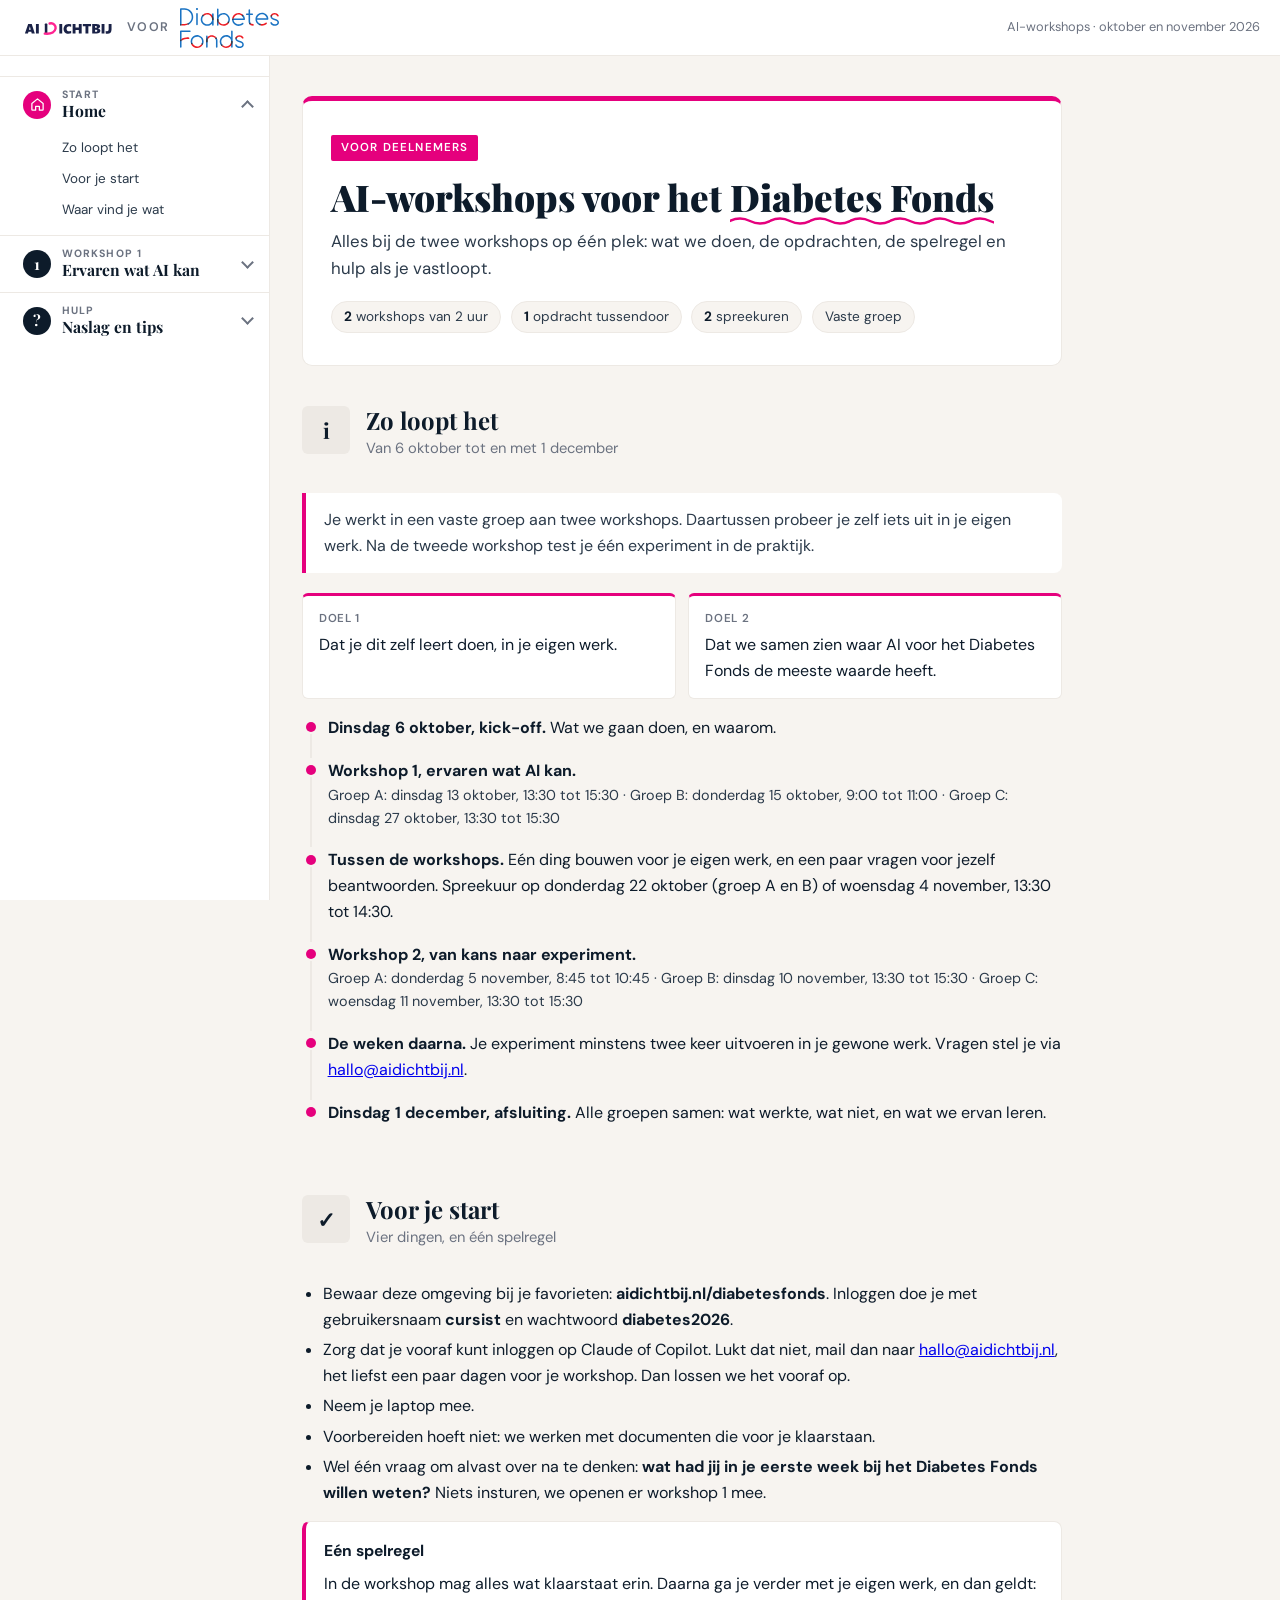
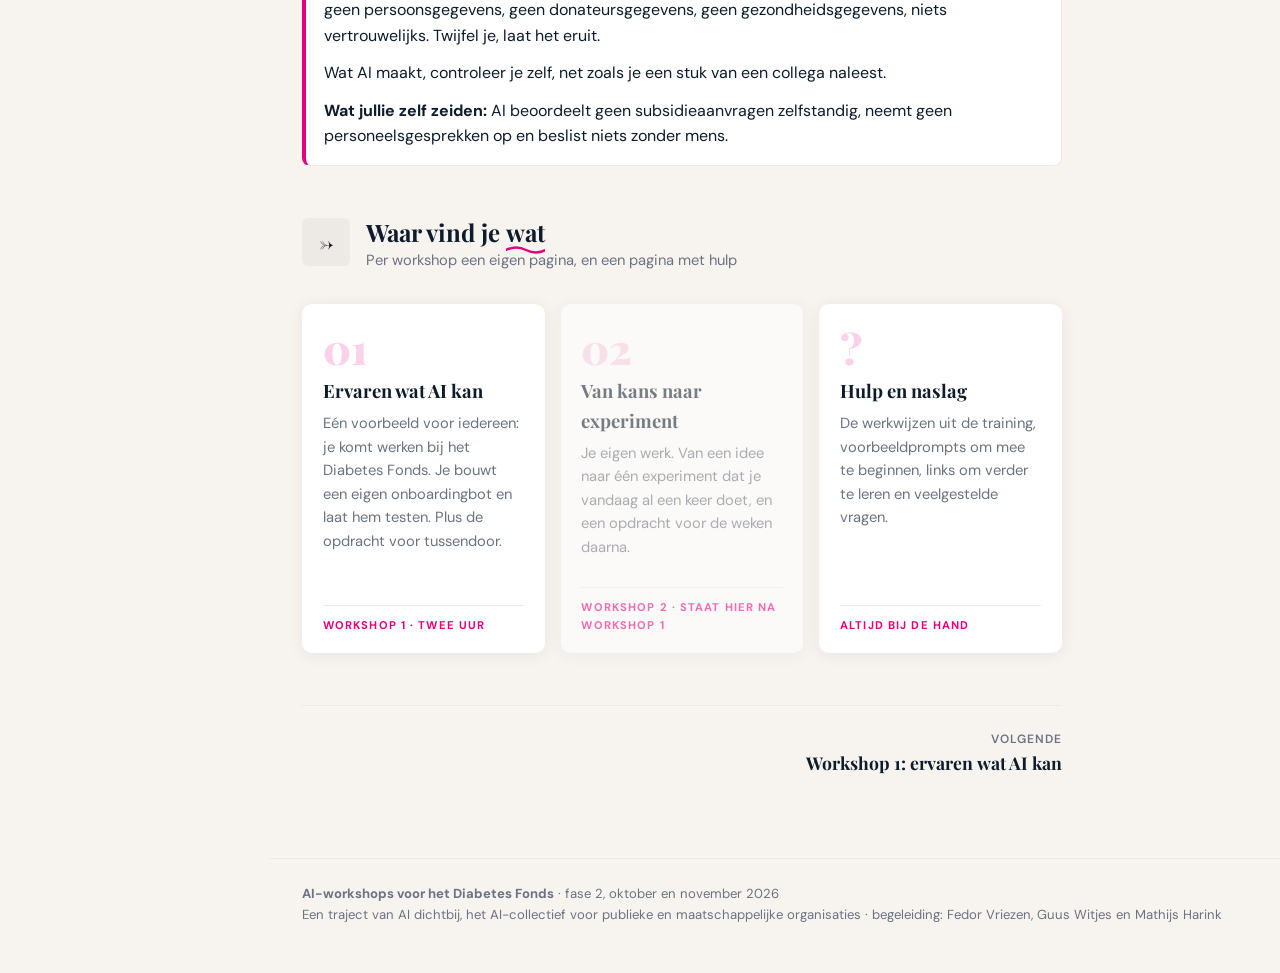
==== commit e4d3de50: "Reader W1: Nu zelf wordt 2.2, wat erachter zat 2.3 (volgorde slides) Co-Authored-By: Claude Opus 5.5" ====
--- a/reader/index.html
+++ b/reader/index.html
@@ -44,8 +44,8 @@
         <a class="nav-link sub chap" href="workshop-1.html#w1-stap-1"><span class="sub-num">1</span><span>Het voorbeeld</span></a>
         <a class="nav-link sub chap" href="workshop-1.html#w1-stap-2"><span class="sub-num">2</span><span>Verschillende uitkomsten</span></a>
         <a class="nav-link sub rd" href="workshop-1.html#w1-2-1"><span class="rd-num"><svg viewBox="0 0 24 24" fill="none" stroke="currentColor" stroke-width="2" stroke-linecap="round" stroke-linejoin="round" aria-hidden="true"><path d="M2 3h6a4 4 0 0 1 4 4v14a3 3 0 0 0-3-3H2z"/><path d="M22 3h-6a4 4 0 0 0-4 4v14a3 3 0 0 1 3-3h7z"/></svg>2.1</span><span>De drie uitkomsten</span></a>
-        <a class="nav-link sub rd" href="workshop-1.html#w1-2-2"><span class="rd-num"><svg viewBox="0 0 24 24" fill="none" stroke="currentColor" stroke-width="2" stroke-linecap="round" stroke-linejoin="round" aria-hidden="true"><path d="M2 3h6a4 4 0 0 1 4 4v14a3 3 0 0 0-3-3H2z"/><path d="M22 3h-6a4 4 0 0 0-4 4v14a3 3 0 0 1 3-3h7z"/></svg>2.2</span><span>Wat erachter zat</span></a>
-        <a class="nav-link sub rd" href="workshop-1.html#w1-2-3"><span class="rd-num"><svg viewBox="0 0 24 24" fill="none" stroke="currentColor" stroke-width="2" stroke-linecap="round" stroke-linejoin="round" aria-hidden="true"><path d="M2 3h6a4 4 0 0 1 4 4v14a3 3 0 0 0-3-3H2z"/><path d="M22 3h-6a4 4 0 0 0-4 4v14a3 3 0 0 1 3-3h7z"/></svg>2.3</span><span>Nu zelf, voor je eigen rol</span></a>
+        <a class="nav-link sub rd" href="workshop-1.html#w1-2-2"><span class="rd-num"><svg viewBox="0 0 24 24" fill="none" stroke="currentColor" stroke-width="2" stroke-linecap="round" stroke-linejoin="round" aria-hidden="true"><path d="M2 3h6a4 4 0 0 1 4 4v14a3 3 0 0 0-3-3H2z"/><path d="M22 3h-6a4 4 0 0 0-4 4v14a3 3 0 0 1 3-3h7z"/></svg>2.2</span><span>Nu zelf, voor je eigen rol</span></a>
+        <a class="nav-link sub rd" href="workshop-1.html#w1-2-3"><span class="rd-num"><svg viewBox="0 0 24 24" fill="none" stroke="currentColor" stroke-width="2" stroke-linecap="round" stroke-linejoin="round" aria-hidden="true"><path d="M2 3h6a4 4 0 0 1 4 4v14a3 3 0 0 0-3-3H2z"/><path d="M22 3h-6a4 4 0 0 0-4 4v14a3 3 0 0 1 3-3h7z"/></svg>2.3</span><span>Wat erachter zat</span></a>
         <a class="nav-link sub chap" href="workshop-1.html#w1-stap-3"><span class="sub-num">3</span><span>Je eigen onboardingbot</span></a>
         <a class="nav-link sub rd" href="workshop-1.html#w1-3-1"><span class="rd-num"><svg viewBox="0 0 24 24" fill="none" stroke="currentColor" stroke-width="2" stroke-linecap="round" stroke-linejoin="round" aria-hidden="true"><path d="M2 3h6a4 4 0 0 1 4 4v14a3 3 0 0 0-3-3H2z"/><path d="M22 3h-6a4 4 0 0 0-4 4v14a3 3 0 0 1 3-3h7z"/></svg>3.1</span><span>De vijf ingrediënten</span></a>
         <a class="nav-link sub rd" href="workshop-1.html#w1-3-2"><span class="rd-num"><svg viewBox="0 0 24 24" fill="none" stroke="currentColor" stroke-width="2" stroke-linecap="round" stroke-linejoin="round" aria-hidden="true"><path d="M2 3h6a4 4 0 0 1 4 4v14a3 3 0 0 0-3-3H2z"/><path d="M22 3h-6a4 4 0 0 0-4 4v14a3 3 0 0 1 3-3h7z"/></svg>3.2</span><span>Stel je bot vragen</span></a>
@@ -112,7 +112,7 @@
         <li><span class="when">Tussen de workshops.</span> Eén ding bouwen voor je eigen werk, en een paar vragen voor jezelf beantwoorden. Spreekuur op donderdag 22 oktober (groep A en B) of woensdag 4 november, 13:30 tot 14:30.</li>
         <li><span class="when">Workshop 2, van kans naar experiment.</span>
           <div class="groups">Groep A: donderdag 5 november, 8:45 tot 10:45 · Groep B: dinsdag 10 november, 13:30 tot 15:30 · Groep C: woensdag 11 november, 13:30 tot 15:30</div></li>
-        <li><span class="when">De weken daarna.</span> Je experiment minstens twee keer uitvoeren in je gewone werk. Vragen stel je via <a href="mailto:hallo@ai-dichtbij.nl">hallo@ai-dichtbij.nl</a>.</li>
+        <li><span class="when">De weken daarna.</span> Je experiment minstens twee keer uitvoeren in je gewone werk. Vragen stel je via <a href="mailto:hallo@aidichtbij.nl">hallo@aidichtbij.nl</a>.</li>
         <li><span class="when">Dinsdag 1 december, afsluiting.</span> Alle groepen samen: wat werkte, wat niet, en wat we ervan leren.</li>
       </ul>
     </section>
@@ -122,11 +122,12 @@
         <div class="badge soft">✓</div>
         <div>
           <h2>Voor je start</h2>
-          <p class="sub">Drie dingen, en één spelregel</p>
+          <p class="sub">Vier dingen, en één spelregel</p>
         </div>
       </div>
       <ul>
-        <li>Zorg dat je vooraf kunt inloggen op Claude of Copilot. Lukt dat niet, mail dan naar <a href="mailto:hallo@ai-dichtbij.nl">hallo@ai-dichtbij.nl</a>, het liefst een paar dagen voor je workshop. Dan lossen we het vooraf op.</li>
+        <li>Bewaar deze omgeving bij je favorieten: <strong>aidichtbij.nl/diabetesfonds</strong>. Inloggen doe je met gebruikersnaam <strong>cursist</strong> en wachtwoord <strong>diabetes2026</strong>.</li>
+        <li>Zorg dat je vooraf kunt inloggen op Claude of Copilot. Lukt dat niet, mail dan naar <a href="mailto:hallo@aidichtbij.nl">hallo@aidichtbij.nl</a>, het liefst een paar dagen voor je workshop. Dan lossen we het vooraf op.</li>
         <li>Neem je laptop mee.</li>
         <li>Voorbereiden hoeft niet: we werken met documenten die voor je klaarstaan.</li>
         <li>Wel één vraag om alvast over na te denken: <strong>wat had jij in je eerste week bij het Diabetes Fonds willen weten?</strong> Niets insturen, we openen er workshop 1 mee.</li>
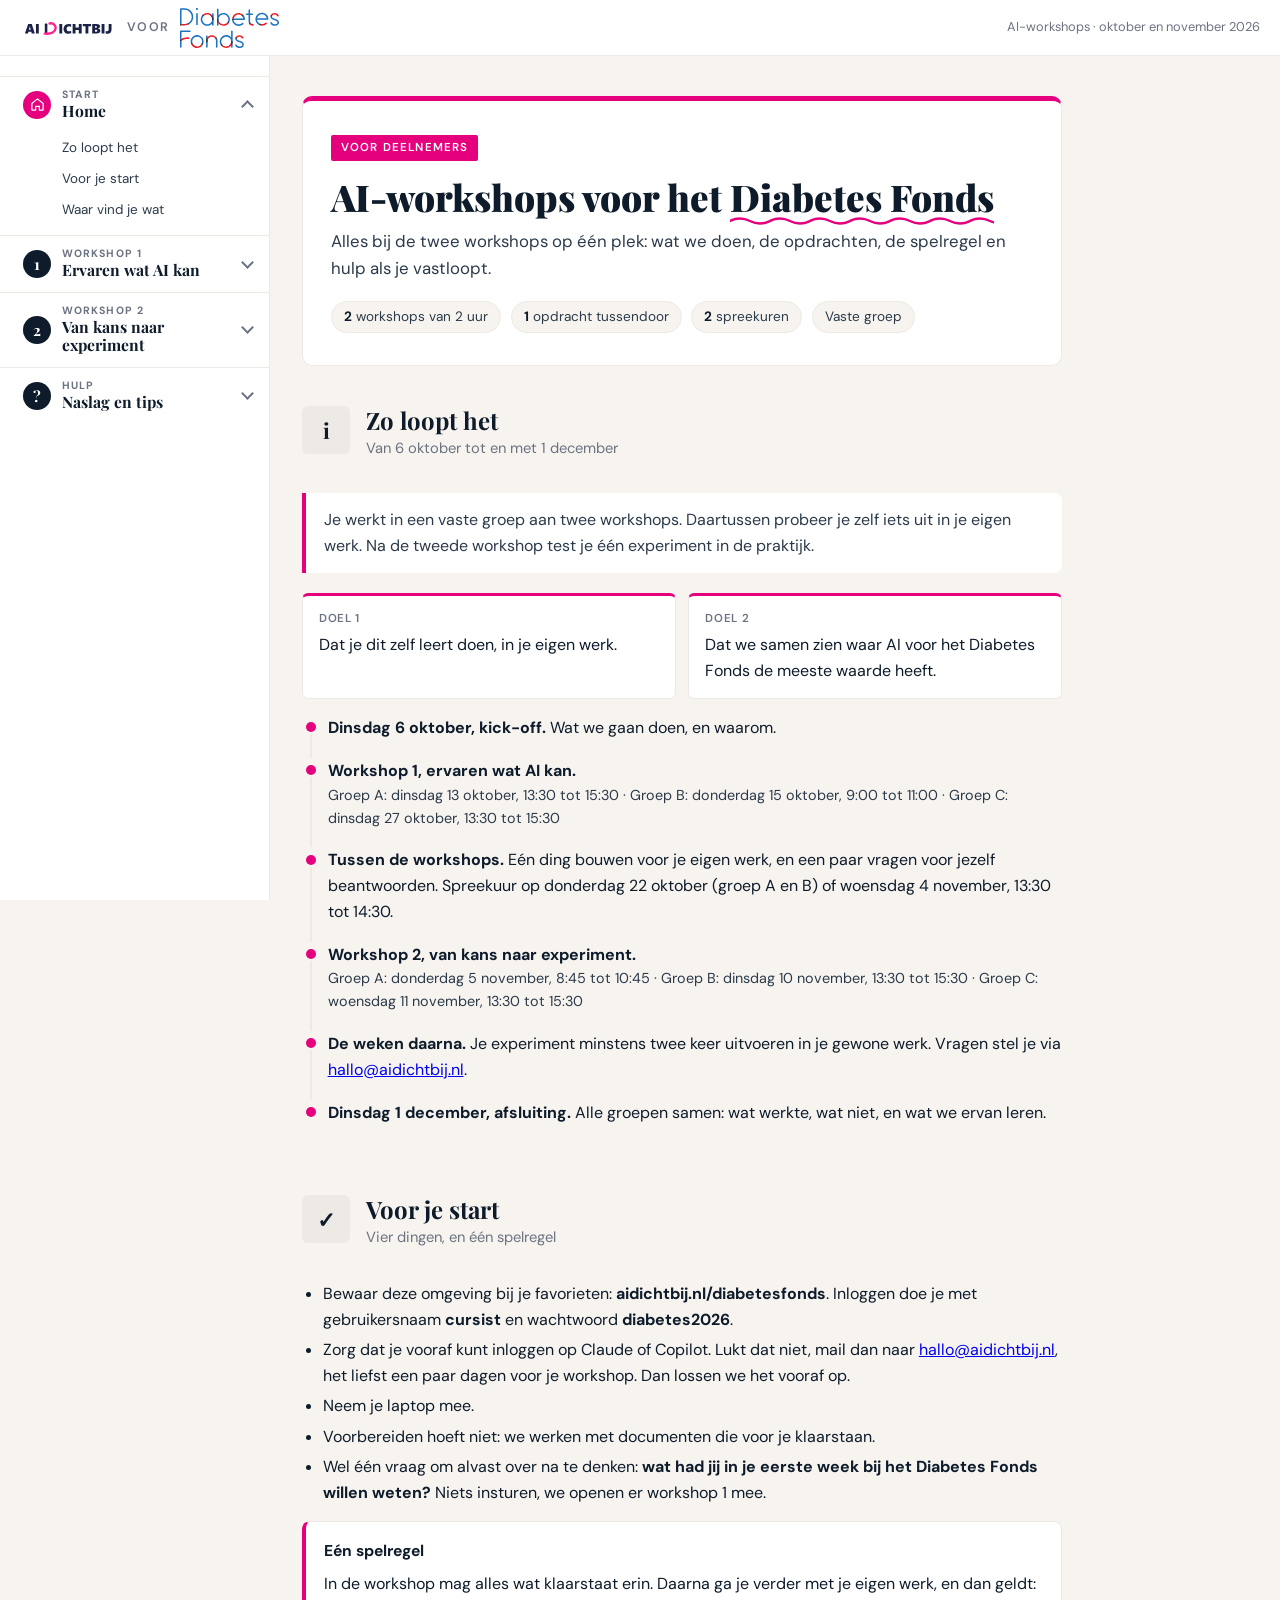
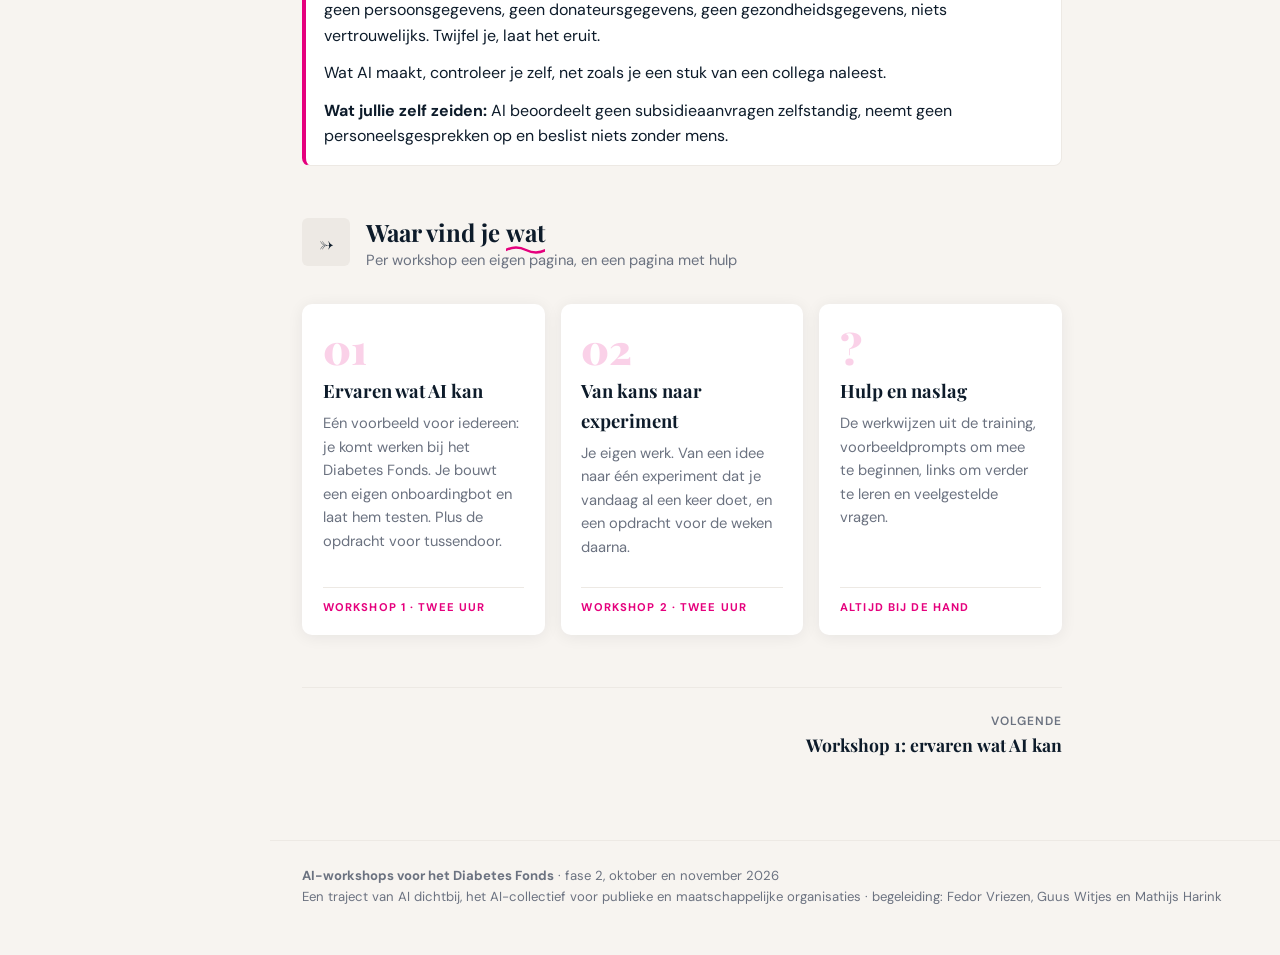
==== commit b398d6eb: "Workshop 2 stand 3 november: deck met notes, nieuwe pdf, reader W2 in menu en homepagina, zip voor M" ====
--- a/reader/index.html
+++ b/reader/index.html
@@ -65,6 +65,38 @@
     </div>
     <div class="nav-group" data-group>
       <div class="nav-main">
+        <a class="nav-link head" href="workshop-2.html"><span class="nav-num">2</span><span class="nav-text"><span class="nav-kicker">Workshop 2</span><span class="nav-title">Van kans naar experiment</span></span></a>
+        <button class="nav-caret" type="button" aria-expanded="false" aria-controls="nav-w2" aria-label="Workshop 2: onderdelen tonen of verbergen"></button>
+      </div>
+      <div class="nav-sub" id="nav-w2" hidden>
+        <a class="nav-link sub chap" href="workshop-2.html#w2-opening"><span class="sub-num">1</span><span>Wat heb je gemaakt?</span></a>
+        <a class="nav-link sub rd" href="workshop-2.html#w2-1-1"><span class="rd-num"><svg viewBox="0 0 24 24" fill="none" stroke="currentColor" stroke-width="2" stroke-linecap="round" stroke-linejoin="round" aria-hidden="true"><path d="M2 3h6a4 4 0 0 1 4 4v14a3 3 0 0 0-3-3H2z"/><path d="M22 3h-6a4 4 0 0 0-4 4v14a3 3 0 0 1 3-3h7z"/></svg>1.1</span><span>Laat zien wat je maakte</span></a>
+        <a class="nav-link sub chap" href="workshop-2.html#w2-voorbeeld"><span class="sub-num">2</span><span>Waar past AI?</span></a>
+        <a class="nav-link sub rd" href="workshop-2.html#w2-2-1"><span class="rd-num"><svg viewBox="0 0 24 24" fill="none" stroke="currentColor" stroke-width="2" stroke-linecap="round" stroke-linejoin="round" aria-hidden="true"><path d="M2 3h6a4 4 0 0 1 4 4v14a3 3 0 0 0-3-3H2z"/><path d="M22 3h-6a4 4 0 0 0-4 4v14a3 3 0 0 1 3-3h7z"/></svg>2.1</span><span>Een proces in stappen</span></a>
+        <a class="nav-link sub rd" href="workshop-2.html#w2-2-2"><span class="rd-num"><svg viewBox="0 0 24 24" fill="none" stroke="currentColor" stroke-width="2" stroke-linecap="round" stroke-linejoin="round" aria-hidden="true"><path d="M2 3h6a4 4 0 0 1 4 4v14a3 3 0 0 0-3-3H2z"/><path d="M22 3h-6a4 4 0 0 0-4 4v14a3 3 0 0 1 3-3h7z"/></svg>2.2</span><span>Ideeën verzamelen</span></a>
+        <a class="nav-link sub chap" href="workshop-2.html#w2-kansen"><span class="sub-num">3</span><span>Kansen aanscherpen</span></a>
+        <a class="nav-link sub rd" href="workshop-2.html#w2-3-1"><span class="rd-num"><svg viewBox="0 0 24 24" fill="none" stroke="currentColor" stroke-width="2" stroke-linecap="round" stroke-linejoin="round" aria-hidden="true"><path d="M2 3h6a4 4 0 0 1 4 4v14a3 3 0 0 0-3-3H2z"/><path d="M22 3h-6a4 4 0 0 0-4 4v14a3 3 0 0 1 3-3h7z"/></svg>3.1</span><span>De vragen van het trio</span></a>
+        <a class="nav-link sub rd" href="workshop-2.html#w2-3-2"><span class="rd-num"><svg viewBox="0 0 24 24" fill="none" stroke="currentColor" stroke-width="2" stroke-linecap="round" stroke-linejoin="round" aria-hidden="true"><path d="M2 3h6a4 4 0 0 1 4 4v14a3 3 0 0 0-3-3H2z"/><path d="M22 3h-6a4 4 0 0 0-4 4v14a3 3 0 0 1 3-3h7z"/></svg>3.2</span><span>Geen eigen kans?</span></a>
+        <a class="nav-link sub chap" href="workshop-2.html#w2-kiezen"><span class="sub-num">4</span><span>Maak het concreet</span></a>
+        <a class="nav-link sub rd" href="workshop-2.html#w2-4-1"><span class="rd-num"><svg viewBox="0 0 24 24" fill="none" stroke="currentColor" stroke-width="2" stroke-linecap="round" stroke-linejoin="round" aria-hidden="true"><path d="M2 3h6a4 4 0 0 1 4 4v14a3 3 0 0 0-3-3H2z"/><path d="M22 3h-6a4 4 0 0 0-4 4v14a3 3 0 0 1 3-3h7z"/></svg>4.1</span><span>De experimentkaart</span></a>
+        <a class="nav-link sub rd" href="workshop-2.html#w2-4-2"><span class="rd-num"><svg viewBox="0 0 24 24" fill="none" stroke="currentColor" stroke-width="2" stroke-linecap="round" stroke-linejoin="round" aria-hidden="true"><path d="M2 3h6a4 4 0 0 1 4 4v14a3 3 0 0 0-3-3H2z"/><path d="M22 3h-6a4 4 0 0 0-4 4v14a3 3 0 0 1 3-3h7z"/></svg>4.2</span><span>Maak het klein</span></a>
+        <a class="nav-link sub chap" href="workshop-2.html#w2-atelier"><span class="sub-num">5</span><span>Drie rondes</span></a>
+        <a class="nav-link sub rd" href="workshop-2.html#w2-5-1"><span class="rd-num"><svg viewBox="0 0 24 24" fill="none" stroke="currentColor" stroke-width="2" stroke-linecap="round" stroke-linejoin="round" aria-hidden="true"><path d="M2 3h6a4 4 0 0 1 4 4v14a3 3 0 0 0-3-3H2z"/><path d="M22 3h-6a4 4 0 0 0-4 4v14a3 3 0 0 1 3-3h7z"/></svg>5.1</span><span>Ronde 1, eerste poging</span></a>
+        <a class="nav-link sub rd" href="workshop-2.html#w2-5-2"><span class="rd-num"><svg viewBox="0 0 24 24" fill="none" stroke="currentColor" stroke-width="2" stroke-linecap="round" stroke-linejoin="round" aria-hidden="true"><path d="M2 3h6a4 4 0 0 1 4 4v14a3 3 0 0 0-3-3H2z"/><path d="M22 3h-6a4 4 0 0 0-4 4v14a3 3 0 0 1 3-3h7z"/></svg>5.2</span><span>Ronde 2, scherper maken</span></a>
+        <a class="nav-link sub rd" href="workshop-2.html#w2-5-3"><span class="rd-num"><svg viewBox="0 0 24 24" fill="none" stroke="currentColor" stroke-width="2" stroke-linecap="round" stroke-linejoin="round" aria-hidden="true"><path d="M2 3h6a4 4 0 0 1 4 4v14a3 3 0 0 0-3-3H2z"/><path d="M22 3h-6a4 4 0 0 0-4 4v14a3 3 0 0 1 3-3h7z"/></svg>5.3</span><span>Ronde 3, controleren</span></a>
+        <a class="nav-link sub rd" href="workshop-2.html#w2-5-4"><span class="rd-num"><svg viewBox="0 0 24 24" fill="none" stroke="currentColor" stroke-width="2" stroke-linecap="round" stroke-linejoin="round" aria-hidden="true"><path d="M2 3h6a4 4 0 0 1 4 4v14a3 3 0 0 0-3-3H2z"/><path d="M22 3h-6a4 4 0 0 0-4 4v14a3 3 0 0 1 3-3h7z"/></svg>5.4</span><span>Snel klaar?</span></a>
+        <a class="nav-link sub chap" href="workshop-2.html#w2-peercheck"><span class="sub-num">6</span><span>Peercheck</span></a>
+        <a class="nav-link sub rd" href="workshop-2.html#w2-6-1"><span class="rd-num"><svg viewBox="0 0 24 24" fill="none" stroke="currentColor" stroke-width="2" stroke-linecap="round" stroke-linejoin="round" aria-hidden="true"><path d="M2 3h6a4 4 0 0 1 4 4v14a3 3 0 0 0-3-3H2z"/><path d="M22 3h-6a4 4 0 0 0-4 4v14a3 3 0 0 1 3-3h7z"/></svg>6.1</span><span>Vier zinnen, drie vragen</span></a>
+        <a class="nav-link sub chap" href="workshop-2.html#w2-dots"><span class="sub-num">7</span><span>Kansen kiezen</span></a>
+        <a class="nav-link sub rd" href="workshop-2.html#w2-7-1"><span class="rd-num"><svg viewBox="0 0 24 24" fill="none" stroke="currentColor" stroke-width="2" stroke-linecap="round" stroke-linejoin="round" aria-hidden="true"><path d="M2 3h6a4 4 0 0 1 4 4v14a3 3 0 0 0-3-3H2z"/><path d="M22 3h-6a4 4 0 0 0-4 4v14a3 3 0 0 1 3-3h7z"/></svg>7.1</span><span>De criteria en de dots</span></a>
+        <a class="nav-link sub chap" href="workshop-2.html#w2-praktijk"><span class="sub-num">8</span><span>De komende weken</span></a>
+        <a class="nav-link sub rd" href="workshop-2.html#w2-8-1"><span class="rd-num"><svg viewBox="0 0 24 24" fill="none" stroke="currentColor" stroke-width="2" stroke-linecap="round" stroke-linejoin="round" aria-hidden="true"><path d="M2 3h6a4 4 0 0 1 4 4v14a3 3 0 0 0-3-3H2z"/><path d="M22 3h-6a4 4 0 0 0-4 4v14a3 3 0 0 1 3-3h7z"/></svg>8.1</span><span>De twee doelen</span></a>
+        <a class="nav-link sub rd" href="workshop-2.html#w2-8-2"><span class="rd-num"><svg viewBox="0 0 24 24" fill="none" stroke="currentColor" stroke-width="2" stroke-linecap="round" stroke-linejoin="round" aria-hidden="true"><path d="M2 3h6a4 4 0 0 1 4 4v14a3 3 0 0 0-3-3H2z"/><path d="M22 3h-6a4 4 0 0 0-4 4v14a3 3 0 0 1 3-3h7z"/></svg>8.2</span><span>De opdracht</span></a>
+        <a class="nav-link sub rd" href="workshop-2.html#w2-8-3"><span class="rd-num"><svg viewBox="0 0 24 24" fill="none" stroke="currentColor" stroke-width="2" stroke-linecap="round" stroke-linejoin="round" aria-hidden="true"><path d="M2 3h6a4 4 0 0 1 4 4v14a3 3 0 0 0-3-3H2z"/><path d="M22 3h-6a4 4 0 0 0-4 4v14a3 3 0 0 1 3-3h7z"/></svg>8.3</span><span>Vragen</span></a>
+      </div>
+    </div>
+    <div class="nav-group" data-group>
+      <div class="nav-main">
         <a class="nav-link head" href="hulp.html"><span class="nav-num">?</span><span class="nav-text"><span class="nav-kicker">Hulp</span><span class="nav-title">Naslag en tips</span></span></a>
         <button class="nav-caret" type="button" aria-expanded="false" aria-controls="nav-hulp" aria-label="Hulp: onderdelen tonen of verbergen"></button>
       </div>
@@ -155,12 +187,12 @@
           <p>Eén voorbeeld voor iedereen: je komt werken bij het Diabetes Fonds. Je bouwt een eigen onboardingbot en laat hem testen. Plus de opdracht voor tussendoor.</p>
           <span class="tag">Workshop 1 · twee uur</span>
         </a>
-        <div class="page-card soon">
+        <a class="page-card" href="workshop-2.html">
           <span class="big-num">02</span>
           <h3>Van kans naar experiment</h3>
           <p>Je eigen werk. Van een idee naar één experiment dat je vandaag al een keer doet, en een opdracht voor de weken daarna.</p>
-          <span class="tag">Workshop 2 · staat hier na workshop 1</span>
-        </div>
+          <span class="tag">Workshop 2 · twee uur</span>
+        </a>
         <a class="page-card" href="hulp.html">
           <span class="big-num">?</span>
           <h3>Hulp en naslag</h3>
--- a/reader/site.css
+++ b/reader/site.css
@@ -301,6 +301,20 @@
 .ingredients .q { font-weight: 600; display: block; }
 .ingredients .a { color: var(--ink-soft); font-size: 0.92rem; }
 
+/* Instructie-voorbeeld: vragen links, de getypte instructie als één tekst rechts */
+.instr-voorbeeld { display: grid; grid-template-columns: minmax(9rem, 14rem) 1fr; column-gap: 1.2rem; margin: 0.9rem 0; }
+.instr-voorbeeld .iv-q { font-weight: 600; padding: 0.35rem 0; }
+.instr-voorbeeld .iv-a { background: var(--white); border-left: 1px solid var(--rule); border-right: 1px solid var(--rule); padding: 0.35rem 1.1rem; color: var(--ink-soft); }
+.instr-voorbeeld .iv-a:nth-child(2) { border-top: 1px solid var(--rule); border-radius: 8px 8px 0 0; padding-top: 0.9rem; }
+.instr-voorbeeld .iv-q:nth-child(1) { padding-top: 0.9rem; }
+.instr-voorbeeld .iv-a:last-child { border-bottom: 1px solid var(--rule); border-radius: 0 0 8px 8px; padding-bottom: 0.9rem; }
+@media (max-width: 640px) {
+  .instr-voorbeeld { grid-template-columns: 1fr; }
+  .instr-voorbeeld .iv-q { font-size: 0.82rem; color: var(--muted); padding: 0.6rem 0 0.15rem; }
+  .instr-voorbeeld .iv-a { border: 1px solid var(--rule); border-radius: 8px; padding: 0.6rem 1rem; }
+  .instr-voorbeeld .iv-a:nth-child(2), .instr-voorbeeld .iv-a:last-child { border-radius: 8px; padding: 0.6rem 1rem; }
+}
+
 /* Code / prompt blocks */
 .prompt {
   position: relative;
@@ -545,3 +559,11 @@
 .idea-card h4 { font-size: 0.98rem; margin: 0 0 0.4rem; }
 .idea-card ul { margin: 0; padding-left: 1.1rem; }
 .idea-card li { font-size: 0.9rem; margin: 0.2rem 0; }
+
+/* Screenshots in het klikpad */
+a.shot-link { display: block; width: fit-content; margin: 0.6rem 0 0.9rem; cursor: zoom-in; }
+img.shot { display: block; width: auto; max-width: min(240px, 100%); height: auto; border: 1px solid var(--rule); border-radius: 6px; box-shadow: 0 1px 3px rgba(13, 27, 42, 0.08); transition: box-shadow 0.15s; }
+a.shot-link:hover img.shot { box-shadow: 0 0 0 2px var(--accent); }
+.shot-tip { font-size: 0.85rem; color: var(--muted); margin: 0 0 0.4rem; }
+.shot-zoom { position: fixed; inset: 0; z-index: 1000; display: flex; align-items: center; justify-content: center; padding: 24px; background: rgba(13, 27, 42, 0.78); cursor: zoom-out; }
+.shot-zoom img { max-width: 100%; max-height: 100%; border-radius: 8px; background: var(--white); box-shadow: 0 8px 30px rgba(0, 0, 0, 0.35); }
